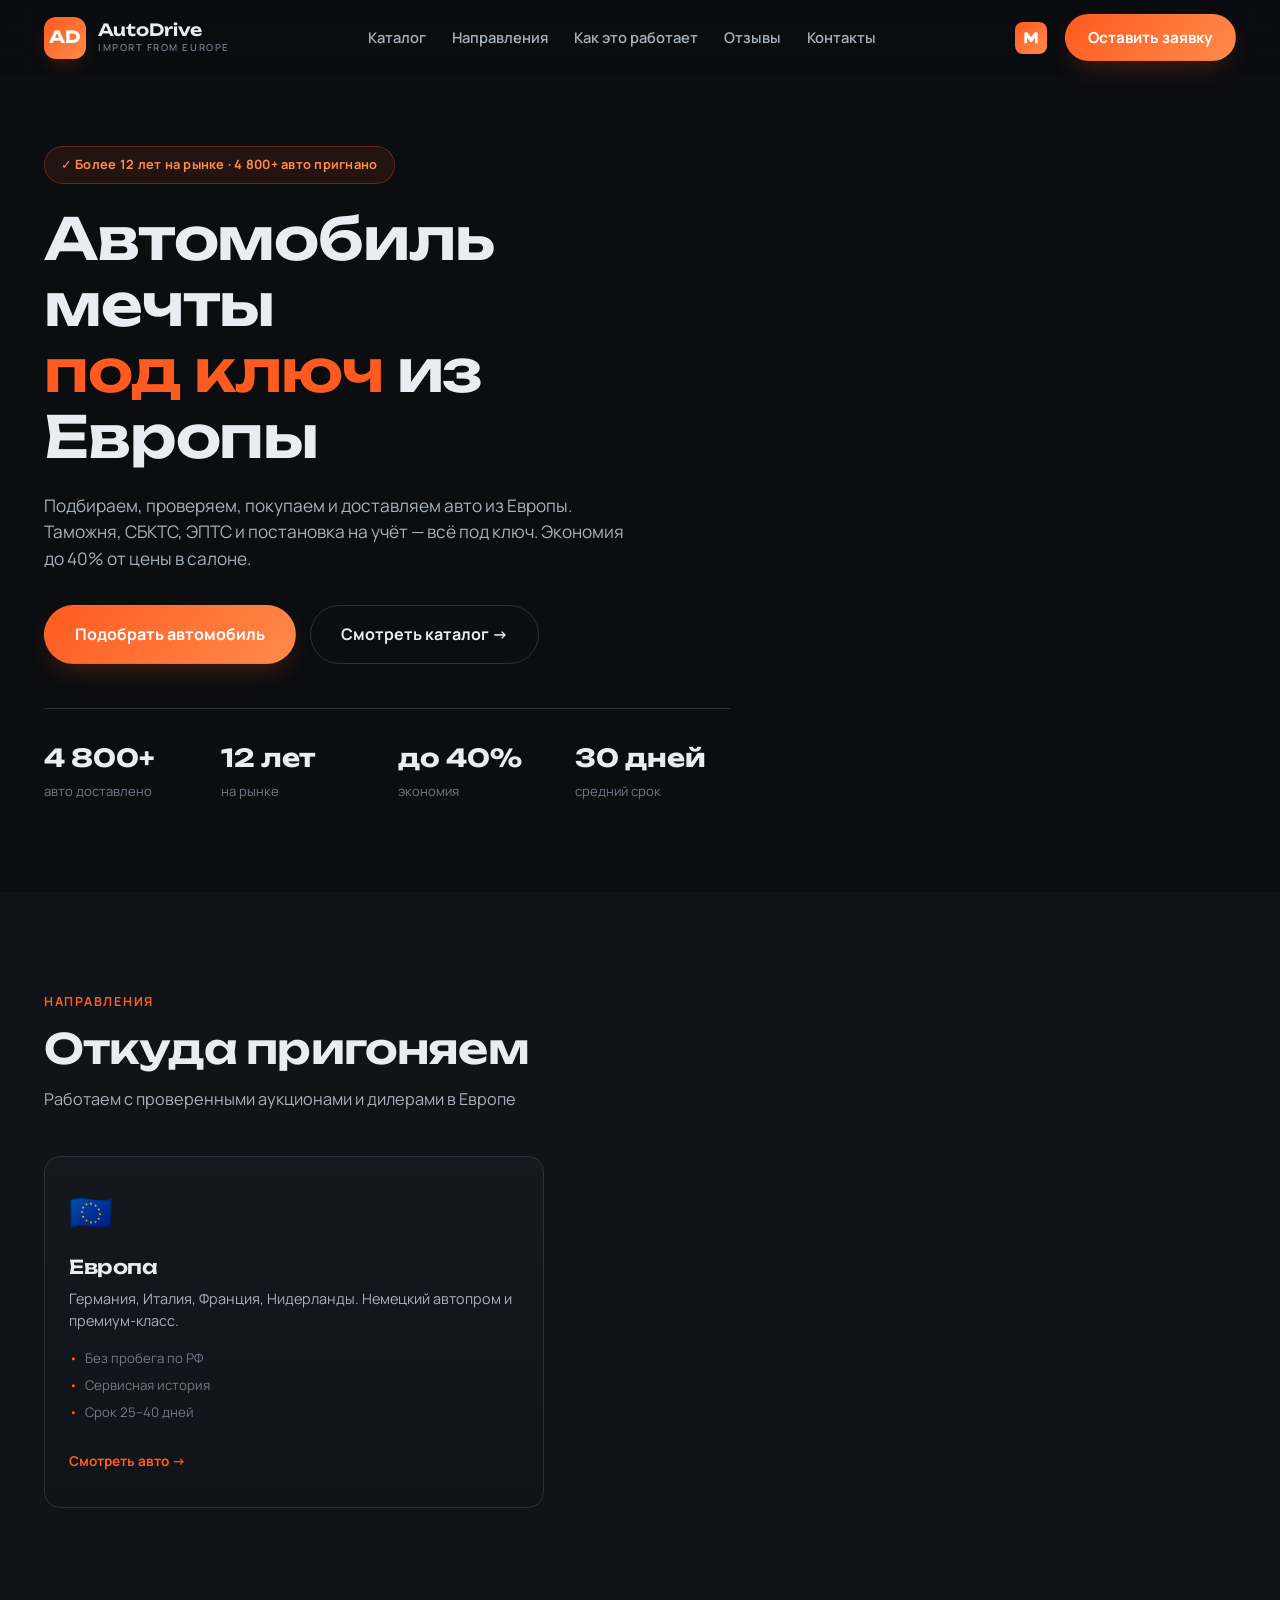
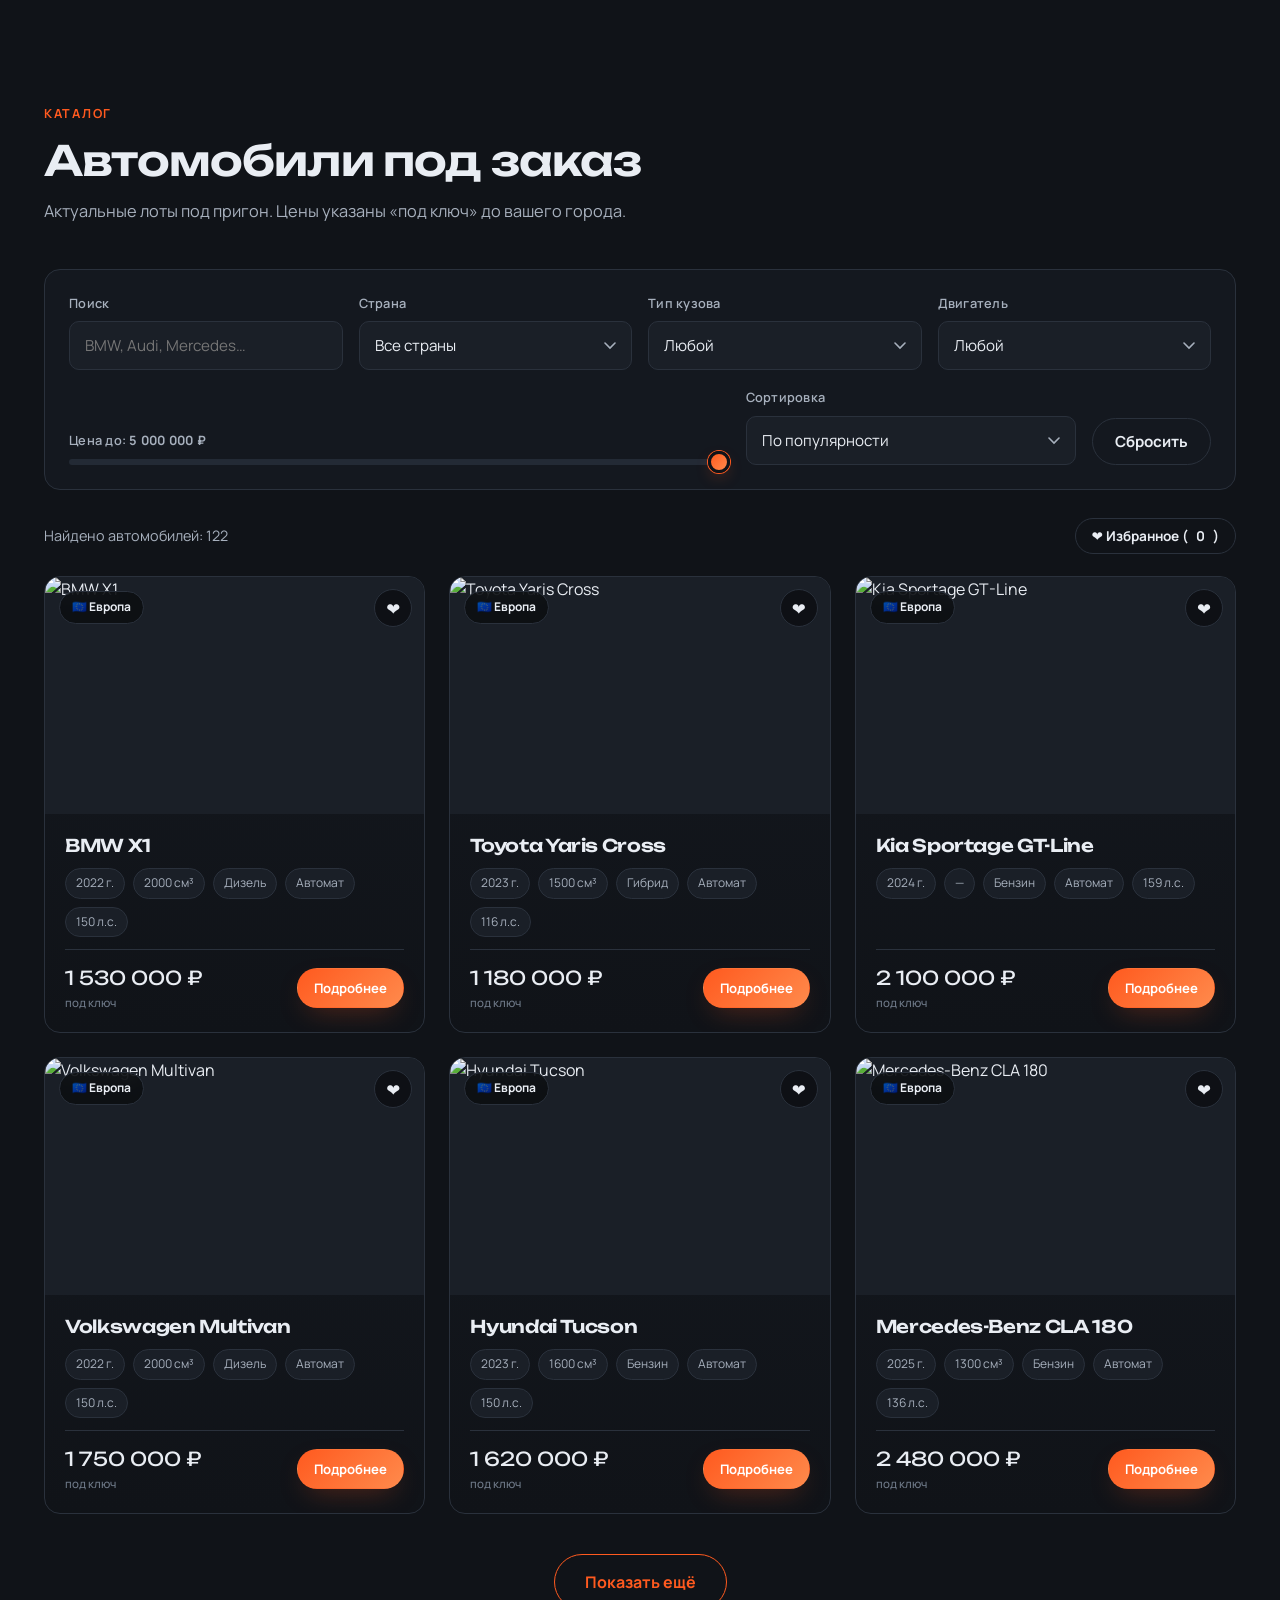
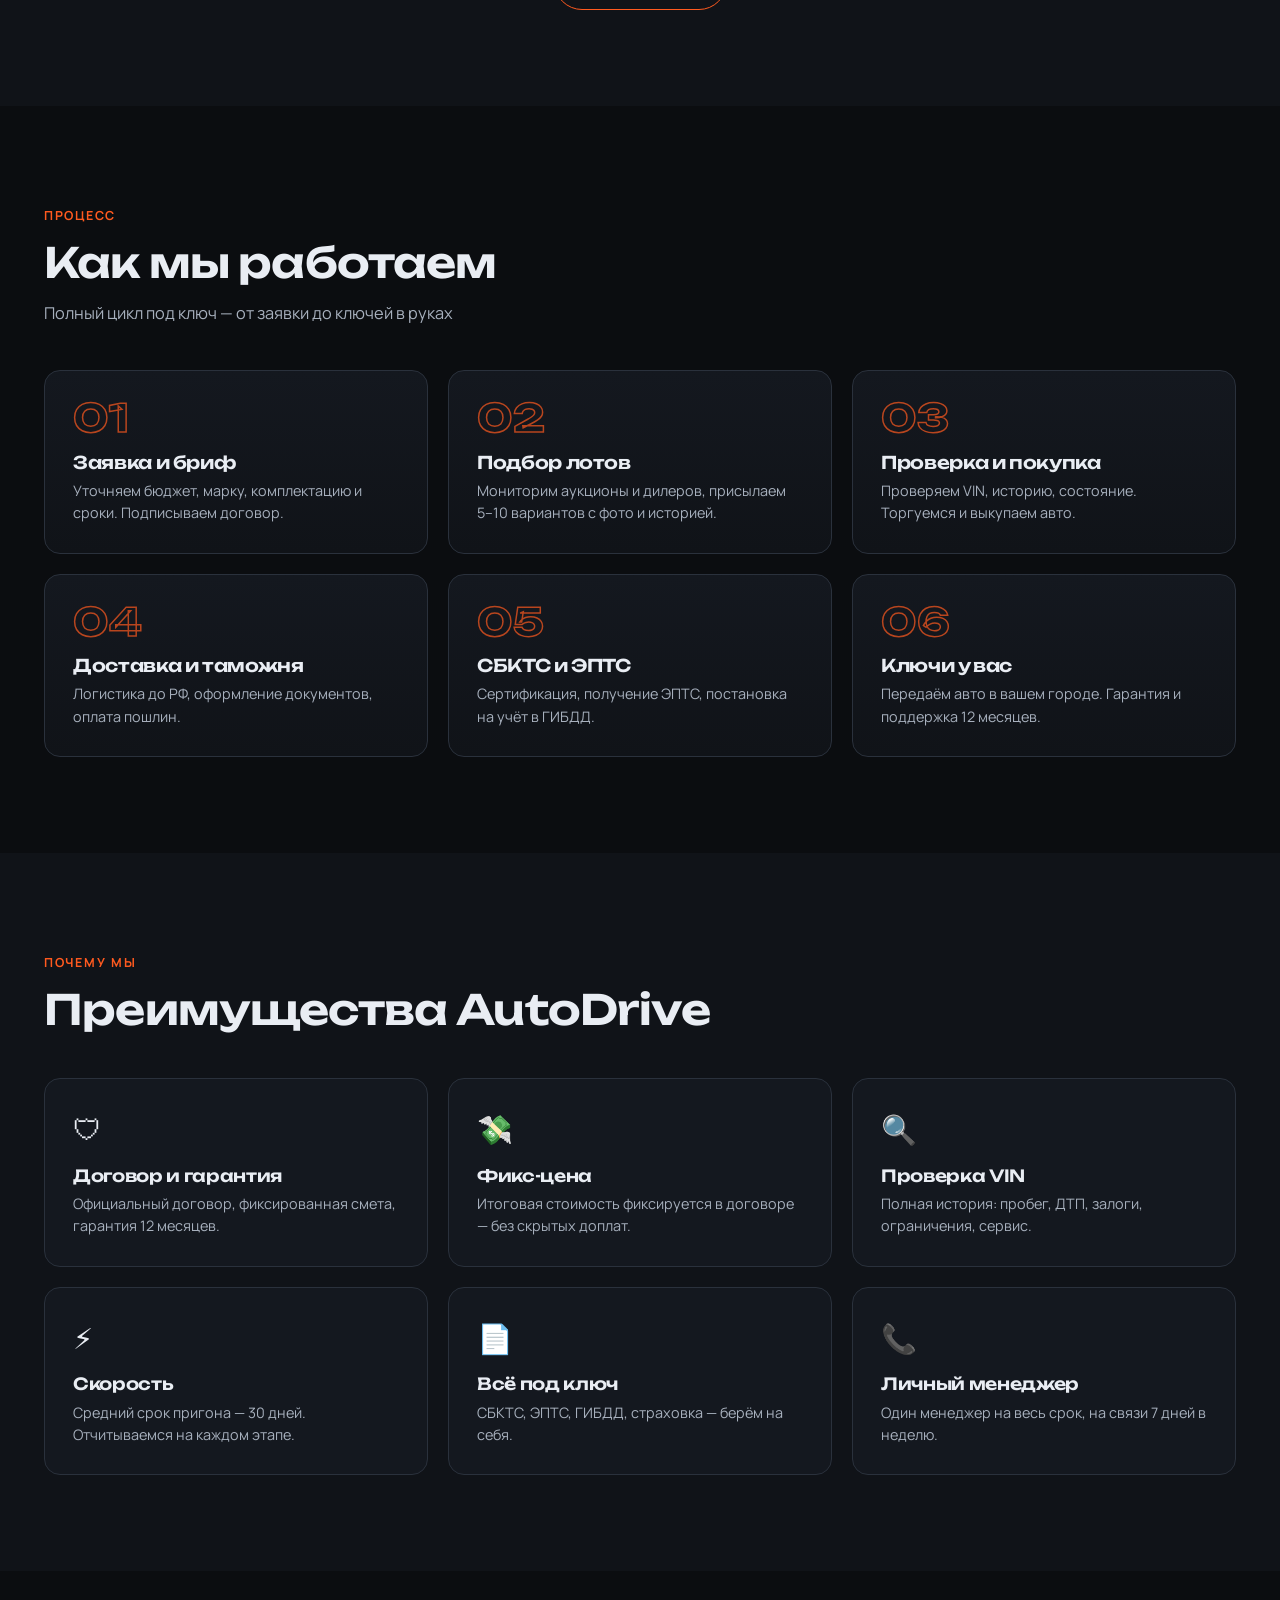
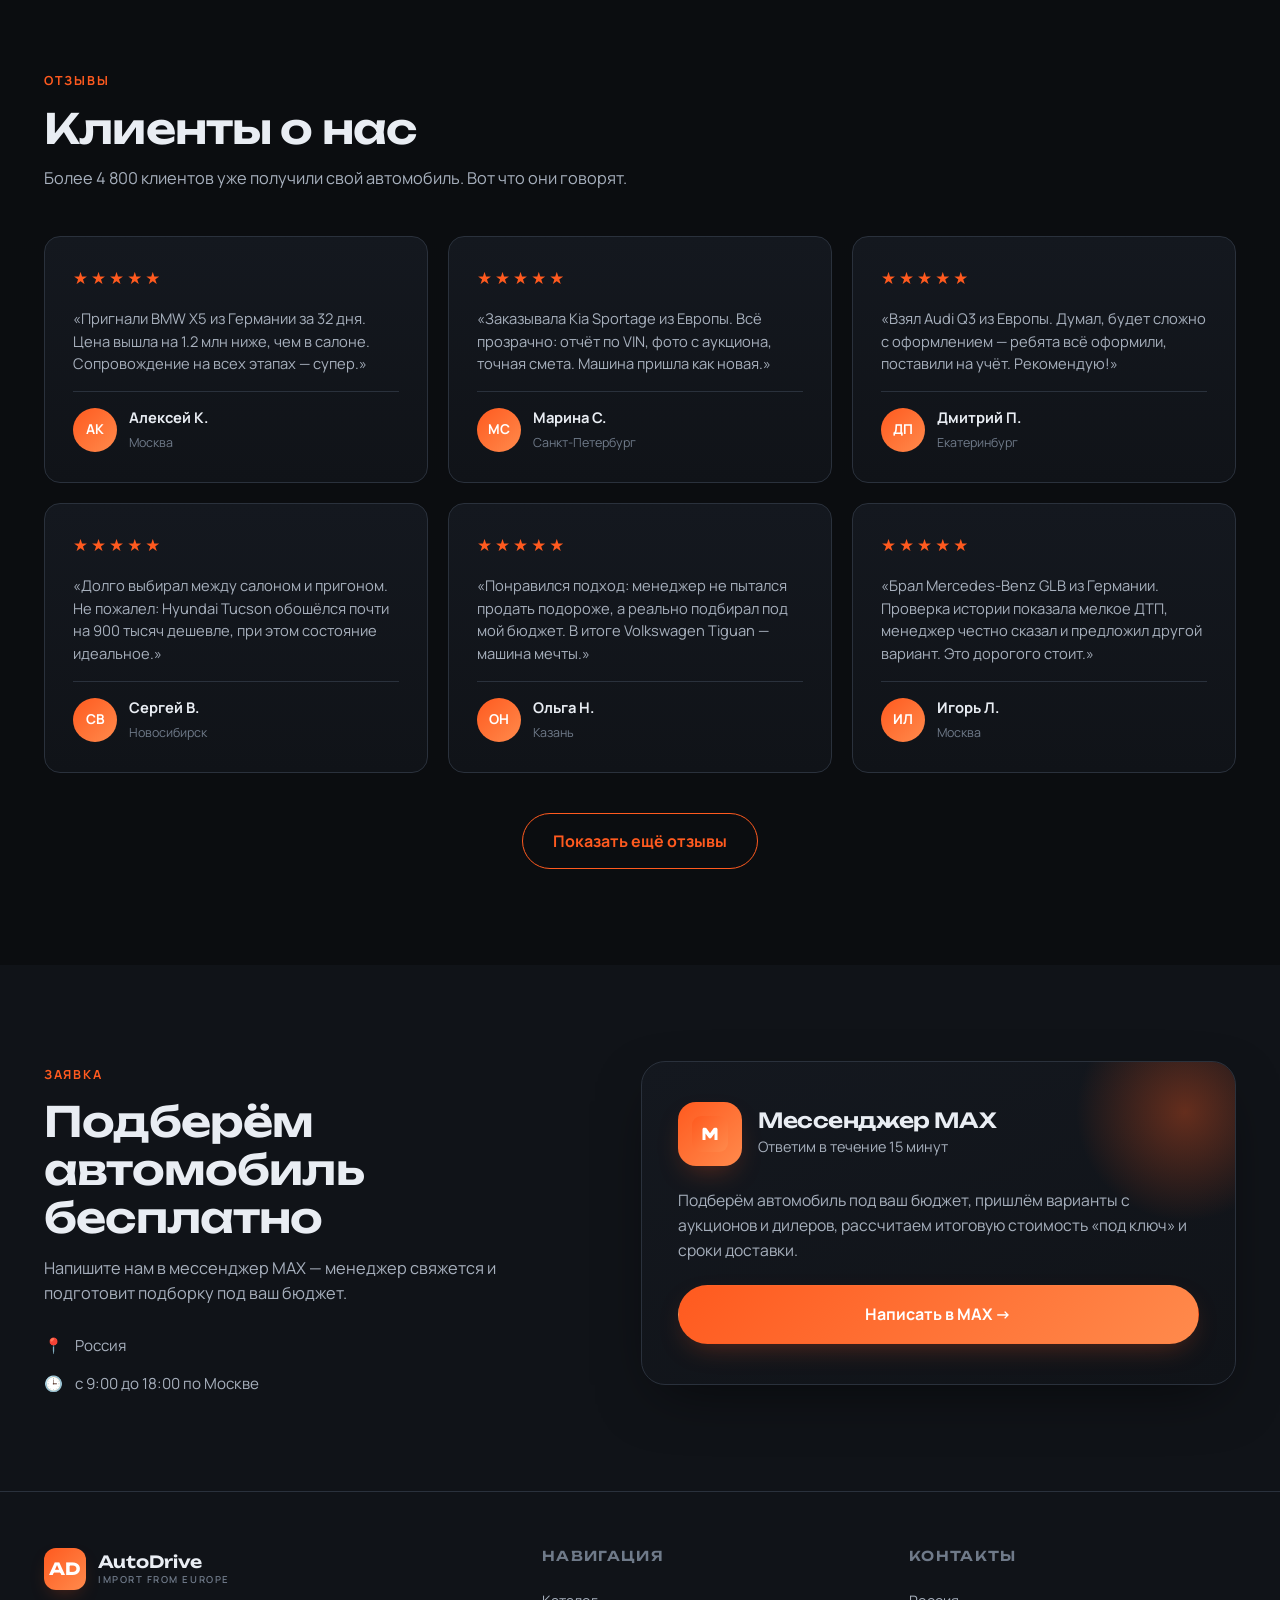
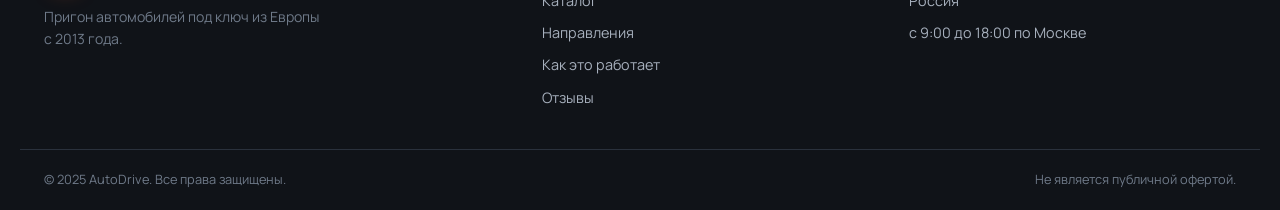
==== index.html @ 20764fdb "Add files via upload" ====
<!DOCTYPE html>
<html lang="ru">
<head>
  <meta charset="UTF-8" />
  <meta name="viewport" content="width=device-width, initial-scale=1.0" />
  <meta name="description" content="AutoDrive — пригон автомобилей под ключ из Европы." />
  <title>AutoDrive — Пригон автомобилей из Европы</title>
  <link rel="preconnect" href="https://fonts.googleapis.com">
  <link rel="preconnect" href="https://fonts.gstatic.com" crossorigin>
  <link href="https://fonts.googleapis.com/css2?family=Manrope:wght@400;500;600;700;800&family=Unbounded:wght@500;600;700&display=swap" rel="stylesheet">
  
  <style>
    /* ВАШИ СТИЛИ ОСТАЮТСЯ БЕЗ ИЗМЕНЕНИЙ, НО Я ДОБАВИЛ СТИЛИ ДЛЯ MAX И ОТЗЫВОВ */
    :root{
      --graphite-950:#0b0d10; --graphite-900:#101318; --graphite-850:#14181f;
      --graphite-800:#1a1f27; --graphite-700:#232a35; --graphite-600:#2e3644;
      --line:#2a313c; --text:#e9edf3; --text-soft:#a7b0bd; --text-mute:#6f7a89;
      --accent:#ff5a1f; --accent-2:#ff8a4c; --accent-glow:rgba(255,90,31,.35);
      --success:#22c55e; --danger:#ef4444; --radius:16px; --radius-sm:10px;
      --radius-lg:24px; --shadow:0 20px 60px -20px rgba(0,0,0,.6);
      --font:"Manrope", system-ui, -apple-system, "Segoe UI", Roboto, sans-serif;
      --font-display:"Unbounded", "Manrope", sans-serif;
      --container:1240px; --header-h:76px; --transition:.25s cubic-bezier(.4,0,.2,1);
    }
    *{box-sizing:border-box;margin:0;padding:0}
    html{scroll-behavior:smooth}
    body{font-family:var(--font);background:var(--graphite-950);color:var(--text);line-height:1.55;-webkit-font-smoothing:antialiased;overflow-x:hidden;}
    img{max-width:100%;display:block} a{color:inherit;text-decoration:none}
    button{font-family:inherit;cursor:pointer;border:none;background:none;color:inherit}
    input,select,textarea{font-family:inherit;font-size:inherit} ul,ol{list-style:none}
    .container{width:100%;max-width:var(--container);margin:0 auto;padding:0 24px}
    h1,h2,h3,h4{font-family:var(--font-display);font-weight:600;line-height:1.15;letter-spacing:-.02em}
    .accent{color:var(--accent)}
    .eyebrow{display:inline-block;font-size:.78rem;font-weight:700;letter-spacing:.14em;text-transform:uppercase;color:var(--accent);margin-bottom:14px;}
    .section__title{font-size:clamp(1.7rem,3.6vw,2.6rem);margin-bottom:14px}
    .section__lead{color:var(--text-soft);max-width:640px;font-size:1.02rem}
    .section__head{max-width:760px;margin-bottom:44px}
    .btn{display:inline-flex;align-items:center;justify-content:center;gap:8px;padding:12px 22px;border-radius:999px;font-weight:700;font-size:.95rem;transition:var(--transition);white-space:nowrap;border:1px solid transparent;}
    .btn--accent{background:linear-gradient(135deg,var(--accent),var(--accent-2));color:#fff;box-shadow:0 10px 28px -10px var(--accent-glow);}
    .btn--accent:hover{transform:translateY(-2px);box-shadow:0 16px 34px -10px var(--accent-glow)}
    .btn--ghost{background:transparent;border-color:var(--line);color:var(--text)}
    .btn--ghost:hover{background:var(--graphite-800);border-color:var(--graphite-600)}
    .btn--outline{background:transparent;border-color:var(--accent);color:var(--accent)}
    .btn--outline:hover{background:var(--accent);color:#fff}
    .btn--lg{padding:16px 30px;font-size:1rem} .btn--sm{padding:8px 16px;font-size:.85rem} .btn--block{width:100%}
    
    .header{position:fixed;top:0;left:0;right:0;z-index:100;height:var(--header-h);background:rgba(11,13,16,.72);backdrop-filter:blur(14px);border-bottom:1px solid transparent;transition:var(--transition);}
    .header.is-scrolled{background:rgba(11,13,16,.94);border-bottom-color:var(--line)}
    .header__inner{height:100%;display:flex;align-items:center;justify-content:space-between;gap:24px}
    .logo{display:flex;align-items:center;gap:12px}
    .logo__mark{width:42px;height:42px;border-radius:12px;display:grid;place-items:center;background:linear-gradient(135deg,var(--accent),var(--accent-2));font-family:var(--font-display);font-weight:700;color:#fff;font-size:1.05rem;box-shadow:0 8px 20px -8px var(--accent-glow);}
    .logo__text{display:flex;flex-direction:column;font-family:var(--font-display);font-weight:600;font-size:1.05rem;line-height:1}
    .logo__text small{font-family:var(--font);font-size:.6rem;font-weight:600;letter-spacing:.16em;text-transform:uppercase;color:var(--text-mute);margin-top:4px}
    .nav{display:flex;gap:26px}
    .nav__link{font-size:.92rem;font-weight:600;color:var(--text-soft);position:relative;transition:var(--transition)}
    .nav__link:hover{color:var(--text)}
    .nav__link::after{content:"";position:absolute;left:0;bottom:-6px;height:2px;width:0;background:var(--accent);transition:var(--transition);border-radius:2px;}
    .nav__link:hover::after{width:100%}
    .header__actions{display:flex;align-items:center;gap:18px}
    
    /* ИКОНКА MAX */
    .header__max{display:inline-flex;align-items:center;gap:8px;font-weight:700;font-size:.95rem;white-space:nowrap;color:var(--text-soft);transition:var(--transition)}
    .header__max:hover{color:var(--accent)}
    .header__max svg{width:32px;height:32px;flex-shrink:0}

    .burger{display:none;flex-direction:column;gap:5px;width:40px;height:40px;align-items:center;justify-content:center;border-radius:10px;border:1px solid var(--line)}
    .burger span{width:20px;height:2px;background:var(--text);border-radius:2px;transition:var(--transition)}
    
    .hero{position:relative;padding:calc(var(--header-h) + 70px) 0 90px;overflow:hidden;background-image: url('https://images.unsplash.com/photo-1592198084033-aade902d1aae?q=80&w=1920&auto=format&fit=crop');background-size: cover;background-position: center right;background-repeat: no-repeat;}
    .hero::before {content: "";position: absolute;inset: 0;background: linear-gradient(90deg, var(--graphite-950) 40%, rgba(11,13,16,0.7) 70%, rgba(11,13,16,0.2) 100%);z-index: 0;}
    .hero__inner{position:relative;z-index:1;display:grid;grid-template-columns:1.2fr .8fr;gap:48px;align-items:start}
    .badge{display:inline-block;padding:8px 16px;border-radius:999px;background:rgba(255,90,31,.1);border:1px solid rgba(255,90,31,.3);color:var(--accent-2);font-size:.8rem;font-weight:700;letter-spacing:.02em;margin-bottom:22px; backdrop-filter: blur(4px);}
    .hero__title{font-size:clamp(2rem,4.8vw,3.6rem);margin-bottom:22px}
    .hero__subtitle{color:var(--text-soft);font-size:1.08rem;max-width:600px;margin-bottom:32px}
    .hero__actions{display:flex;gap:14px;flex-wrap:wrap;margin-bottom:44px}
    .hero__stats{display:grid;grid-template-columns:repeat(4,1fr);gap:22px;padding-top:30px;border-top:1px solid var(--line); max-width: 700px;}
    .hero__stats li{display:flex;flex-direction:column;gap:4px}
    .hero__stats strong{font-family:var(--font-display);font-size:1.55rem;color:var(--text)}
    .hero__stats span{font-size:.82rem;color:var(--text-mute)}
    
    .field{display:flex;flex-direction:column;gap:8px;font-size:.85rem;color:var(--text-soft);font-weight:600}
    .field > span{font-size:.8rem;letter-spacing:.02em}
    .field input,.field select,.field textarea{width:100%;background:var(--graphite-800);border:1px solid var(--line);border-radius:var(--radius-sm);padding:13px 15px;color:var(--text);font-size:.95rem;outline:none;transition:var(--transition);}
    .field input:focus,.field select:focus,.field textarea:focus{border-color:var(--accent);box-shadow:0 0 0 3px rgba(255,90,31,.18);}
    .field select{appearance:none;cursor:pointer;background-image:url("data:image/svg+xml,%3Csvg xmlns='http://www.w3.org/2000/svg' width='12' height='8'%3E%3Cpath d='M1 1l5 5 5-5' stroke='%23a7b0bd' stroke-width='1.6' fill='none' stroke-linecap='round'/%3E%3C/svg%3E");background-repeat:no-repeat;background-position:right 15px center;padding-right:38px;}
    .field--range input[type=range]{-webkit-appearance:none;appearance:none;height:6px;padding:0;border:none;background:var(--graphite-700);border-radius:99px;}
    .field--range input[type=range]::-webkit-slider-thumb{-webkit-appearance:none;appearance:none;width:22px;height:22px;border-radius:50%;background:linear-gradient(135deg,var(--accent),var(--accent-2));border:3px solid var(--graphite-900);box-shadow:0 0 0 1px var(--accent),0 6px 16px -4px var(--accent-glow);cursor:pointer;}
    
    .section{padding:96px 0} .section:nth-child(even){background:var(--graphite-900)} .countries{background:var(--graphite-900)}
    .countries__grid{display:grid;grid-template-columns:1fr; gap:20px; max-width: 500px;}
    .country-card{background:linear-gradient(180deg,var(--graphite-850),var(--graphite-900));border:1px solid var(--line);border-radius:var(--radius);padding:28px 24px;transition:var(--transition);display:flex;flex-direction:column;}
    .country-card:hover{transform:translateY(-6px);border-color:var(--accent);box-shadow:var(--shadow)}
    .country-card__flag{font-size:2.2rem;margin-bottom:16px} .country-card h3{font-size:1.2rem;margin-bottom:10px}
    .country-card p{color:var(--text-soft);font-size:.9rem;margin-bottom:16px;flex:0 0 auto}
    .country-card ul{display:flex;flex-direction:column;gap:6px;margin-bottom:22px;flex:1}
    .country-card ul li{font-size:.83rem;color:var(--text-mute);padding-left:16px;position:relative}
    .country-card ul li::before{content:"•";position:absolute;left:0;color:var(--accent)}
    .country-card__btn{align-self:flex-start;font-weight:700;font-size:.85rem;color:var(--accent);padding:8px 0;border-bottom:1px solid transparent;transition:var(--transition);}
    .country-card__btn:hover{border-bottom-color:var(--accent)}
    
    .filters{background:var(--graphite-850);border:1px solid var(--line);border-radius:var(--radius);padding:24px;margin-bottom:28px;display:flex;flex-direction:column;gap:18px;}
    .filters__row{display:grid;grid-template-columns:repeat(4,1fr);gap:16px;align-items:end}
    .filters__row--range{grid-template-columns:2fr 1fr auto}
    .catalog__meta{display:flex;align-items:center;justify-content:space-between;margin-bottom:22px;color:var(--text-soft);font-size:.9rem}
    .catalog__grid{display:grid;grid-template-columns:repeat(3,1fr);gap:24px}
    .car-card{background:linear-gradient(180deg,var(--graphite-850),var(--graphite-900));border:1px solid var(--line);border-radius:var(--radius);overflow:hidden;display:flex;flex-direction:column;transition:var(--transition);position:relative;}
    .car-card:hover{transform:translateY(-6px);border-color:var(--graphite-600);box-shadow:var(--shadow)}
    .car-card__media{position:relative;aspect-ratio:16/10;overflow:hidden;background:var(--graphite-800)}
    .car-card__media img{width:100%;height:100%;object-fit:cover;transition:transform .5s ease}
    .car-card:hover .car-card__media img{transform:scale(1.05)}
    .car-card__country{position:absolute;top:14px;left:14px;padding:6px 12px;border-radius:999px;background:rgba(11,13,16,.8);backdrop-filter:blur(8px);font-size:.75rem;font-weight:700;border:1px solid var(--line);}
    .car-card__fav{position:absolute;top:12px;right:12px;width:38px;height:38px;border-radius:50%;background:rgba(11,13,16,.75);backdrop-filter:blur(8px);display:grid;place-items:center;font-size:1.05rem;transition:var(--transition);border:1px solid var(--line);}
    .car-card__fav:hover{background:var(--accent);color:#fff;border-color:var(--accent)}
    .car-card__fav.is-active{background:var(--accent);color:#fff;border-color:var(--accent)}
    .car-card__body{padding:20px;display:flex;flex-direction:column;gap:12px;flex:1}
    .car-card__title{font-family:var(--font-display);font-size:1.1rem;font-weight:600;line-height:1.25}
    .car-card__meta{display:flex;flex-wrap:wrap;gap:8px}
    .car-card__meta span{font-size:.75rem;color:var(--text-soft);background:var(--graphite-800);border:1px solid var(--line);padding:5px 10px;border-radius:999px;}
    .car-card__footer{margin-top:auto;padding-top:14px;border-top:1px solid var(--line);display:flex;align-items:center;justify-content:space-between;gap:12px}
    .car-card__price{font-family:var(--font-display);font-size:1.2rem;color:var(--text)}
    .car-card__price small{display:block;font-family:var(--font);font-size:.72rem;color:var(--text-mute);font-weight:500}
    .car-card__btn{padding:10px 16px;font-size:.82rem}
    .catalog__more{text-align:center;margin-top:40px}
    .empty-state{grid-column:1/-1;text-align:center;padding:60px 20px;color:var(--text-mute)}
    
    .steps__list{display:grid;grid-template-columns:repeat(3,1fr);gap:20px}
    .step{background:linear-gradient(180deg,var(--graphite-850),var(--graphite-900));border:1px solid var(--line);border-radius:var(--radius);padding:28px;position:relative;overflow:hidden;transition:var(--transition);}
    .step:hover{border-color:var(--accent);transform:translateY(-4px)}
    .step__num{font-family:var(--font-display);font-size:2.4rem;font-weight:700;color:transparent;-webkit-text-stroke:1.5px var(--accent);opacity:.7;display:block;margin-bottom:14px;line-height:1;}
    .step h3{font-size:1.1rem;margin-bottom:8px} .step p{color:var(--text-soft);font-size:.9rem}
    
    .advantages__grid{display:grid;grid-template-columns:repeat(3,1fr);gap:20px}
    .advantage{background:var(--graphite-850);border:1px solid var(--line);border-radius:var(--radius);padding:28px;transition:var(--transition);}
    .advantage:hover{border-color:var(--accent);transform:translateY(-4px)}
    .advantage__ico{font-size:1.8rem;display:block;margin-bottom:14px} .advantage h3{font-size:1.05rem;margin-bottom:8px} .advantage p{color:var(--text-soft);font-size:.9rem}
    
    /* ОТЗЫВЫ */
    .reviews__grid{display:grid;grid-template-columns:repeat(3,1fr);gap:20px}
    .review{background:linear-gradient(180deg,var(--graphite-850),var(--graphite-900));border:1px solid var(--line);border-radius:var(--radius);padding:28px;display:flex;flex-direction:column;gap:16px;}
    .review__stars{color:var(--accent);letter-spacing:3px;font-size:1.05rem}
    .review p{color:var(--text-soft);font-size:.92rem;flex:1}
    .review__author{display:flex;align-items:center;gap:12px;padding-top:14px;border-top:1px solid var(--line)}
    .avatar{width:44px;height:44px;border-radius:50%;display:grid;place-items:center;background:linear-gradient(135deg,var(--accent),var(--accent-2));color:#fff;font-weight:700;font-size:.85rem;flex-shrink:0;}
    .review__author b{display:block;font-size:.92rem} .review__author small{color:var(--text-mute);font-size:.78rem}
    .reviews__more{text-align:center;margin-top:40px}

    /* КОНТАКТЫ */
    .contact__inner{display:grid;grid-template-columns:1fr 1.1fr;gap:56px;align-items:start}
    .contact__list{display:flex;flex-direction:column;gap:14px;margin-top:28px}
    .contact__list li{display:flex;align-items:center;gap:12px;color:var(--text-soft);font-size:.95rem}
    .contact__max-card{background:linear-gradient(160deg,var(--graphite-850),var(--graphite-900));border:1px solid var(--line);border-radius:var(--radius-lg);padding:40px 36px;display:flex;flex-direction:column;gap:22px;box-shadow:var(--shadow);position:relative;overflow:hidden;}
    .contact__max-card::before{content:"";position:absolute;top:-60px;right:-60px;width:220px;height:220px;background:radial-gradient(circle,var(--accent-glow),transparent 70%);pointer-events:none;}
    .contact__max-head{display:flex;align-items:center;gap:16px;position:relative;z-index:1}
    .contact__max-ico{width:64px;height:64px;border-radius:18px;flex-shrink:0;display:grid;place-items:center;background:linear-gradient(135deg,var(--accent),var(--accent-2));box-shadow:0 12px 28px -10px var(--accent-glow);}
    .contact__max-ico svg{width:36px;height:36px}
    .contact__max-head h3{font-size:1.3rem;margin-bottom:4px}
    .contact__max-head p{color:var(--text-soft);font-size:.9rem}
    .contact__max-text{color:var(--text-soft);font-size:.98rem;line-height:1.6;position:relative;z-index:1}
    .contact__max-card .btn{position:relative;z-index:1}

    .footer{background:var(--graphite-900);border-top:1px solid var(--line);padding:56px 0 0}
    .footer__inner{display:grid;grid-template-columns:1.4fr 1fr 1fr;gap:40px;padding-bottom:40px}
    .footer__brand p{color:var(--text-mute);font-size:.88rem;margin-top:16px;max-width:280px}
    .footer h4{font-size:.85rem;text-transform:uppercase;letter-spacing:.1em;color:var(--text-mute);margin-bottom:16px}
    .footer__nav,.footer__contacts{display:flex;flex-direction:column;gap:10px}
    .footer__nav a,.footer__contacts span{color:var(--text-soft);font-size:.9rem;transition:var(--transition)}
    .footer__nav a:hover{color:var(--accent)}
    .footer__bottom{display:flex;justify-content:space-between;gap:16px;flex-wrap:wrap;padding:20px 24px;border-top:1px solid var(--line);color:var(--text-mute);font-size:.8rem;}
    
    .modal{position:fixed;inset:0;z-index:200;display:none} .modal.is-open{display:block}
    .modal__overlay{position:absolute;inset:0;background:rgba(5,6,8,.75);backdrop-filter:blur(6px);animation:fade .25s ease}
    .modal__box{position:relative;z-index:1;max-width:560px;width:calc(100% - 32px);margin:8vh auto 0;background:linear-gradient(180deg,var(--graphite-850),var(--graphite-900));border:1px solid var(--line);border-radius:var(--radius-lg);padding:36px;box-shadow:var(--shadow);animation:pop .3s cubic-bezier(.34,1.56,.64,1);max-height:84vh;overflow:auto;}
    .modal__close{position:absolute;top:16px;right:16px;width:38px;height:38px;border-radius:50%;background:var(--graphite-800);border:1px solid var(--line);display:grid;place-items:center;transition:var(--transition);font-size:.9rem;}
    .modal__close:hover{background:var(--accent);color:#fff;border-color:var(--accent)}
    .modal-car__media{aspect-ratio:16/9;border-radius:var(--radius);overflow:hidden;margin-bottom:20px;background:var(--graphite-800)}
    .modal-car__media img{width:100%;height:100%;object-fit:cover}
    .modal-car__specs{display:grid;grid-template-columns:1fr 1fr;gap:10px;margin:18px 0}
    .modal-car__specs div{background:var(--graphite-800);border:1px solid var(--line);border-radius:10px;padding:10px 14px;font-size:.85rem;color:var(--text-soft);}
    .modal-car__specs b{display:block;color:var(--text);font-size:.95rem;margin-top:2px}
    .modal-car__price{font-family:var(--font-display);font-size:1.6rem;color:var(--accent);margin-bottom:18px}
    
    .toasts{position:fixed;bottom:24px;right:24px;z-index:300;display:flex;flex-direction:column;gap:12px;max-width:360px}
    .toast{background:var(--graphite-800);border:1px solid var(--line);border-left:4px solid var(--success);border-radius:12px;padding:14px 18px;font-size:.9rem;box-shadow:var(--shadow);animation:slideIn .3s ease;display:flex;gap:10px;align-items:flex-start;}
    .toast.is-error{border-left-color:var(--danger)}
    
    @keyframes fade{from{opacity:0}to{opacity:1}}
    @keyframes pop{from{opacity:0;transform:translateY(20px) scale(.97)}to{opacity:1;transform:none}}
    @keyframes slideIn{from{opacity:0;transform:translateX(30px)}to{opacity:1;transform:none}}
    
    .reveal{opacity:0;transform:translateY(28px);transition:opacity .6s ease,transform .6s ease}
    .reveal.is-visible{opacity:1;transform:none}
    
    @media (max-width:1100px){
      .hero__inner{grid-template-columns:1fr;gap:40px}
      .hero::before { background: linear-gradient(0deg, var(--graphite-950) 50%, rgba(11,13,16,0.6) 100%); }
      .countries__grid{max-width: 100%;}
      .catalog__grid{grid-template-columns:repeat(2,1fr)}
      .steps__list{grid-template-columns:repeat(2,1fr)} .advantages__grid{grid-template-columns:repeat(2,1fr)}
      .reviews__grid{grid-template-columns:1fr} .contact__inner{grid-template-columns:1fr;gap:36px}
    }
    @media (max-width:860px){
      .nav{position:fixed;top:var(--header-h);left:0;right:0;background:var(--graphite-900);border-bottom:1px solid var(--line);flex-direction:column;gap:0;padding:12px 24px 24px;transform:translateY(-12px);opacity:0;pointer-events:none;transition:var(--transition);}
      .nav.is-open{transform:none;opacity:1;pointer-events:auto}
      .nav__link{padding:14px 0;border-bottom:1px solid var(--line)}
      .burger{display:flex} .header__cta{display:none}
      .filters__row{grid-template-columns:1fr 1fr} .filters__row--range{grid-template-columns:1fr} .hero__stats{grid-template-columns:repeat(2,1fr)}
    }
    @media (max-width:640px){
      :root{--header-h:66px} .container{padding:0 18px} .section{padding:64px 0}
      .catalog__grid,.steps__list,.advantages__grid{grid-template-columns:1fr}
      .filters__row{grid-template-columns:1fr}
      .hero{padding-top:calc(var(--header-h) + 44px)} .hero__actions .btn{width:100%}
      .footer__inner{grid-template-columns:1fr} .modal__box{padding:28px 22px;margin-top:4vh}
      .toasts{left:16px;right:16px;bottom:16px;max-width:none}
      .contact__max-card{padding:28px 24px}
    }
  </style>
</head>
<body>

  <!-- HEADER -->
  <header class="header" id="header">
    <div class="container header__inner">
      <a href="#hero" class="logo" aria-label="AutoDrive — на главную">
        <span class="logo__mark">AD</span>
        <span class="logo__text">AutoDrive<small>import&nbsp;from&nbsp;europe</small></span>
      </a>

      <nav class="nav" id="nav">
        <a href="#catalog" class="nav__link">Каталог</a>
        <a href="#countries" class="nav__link">Направления</a>
        <a href="#steps" class="nav__link">Как это работает</a>
        <a href="#reviews" class="nav__link">Отзывы</a>
        <a href="#contact" class="nav__link">Контакты</a>
      </nav>

      <div class="header__actions">
        <!-- ВМЕСТО ТЕЛЕФОНА - ИКОНКА MAX -->
        <a class="header__max" href="https://max.ru/u/f9LHodD0cOKCW0QXQMtYGIliqFM8HImAp_SXC81-MX50TsElWm4CZVcckRY" target="_blank" rel="noopener" aria-label="Написать в MAX">
          <svg viewBox="0 0 48 48" fill="none" xmlns="http://www.w3.org/2000/svg" aria-hidden="true">
            <rect width="48" height="48" rx="12" fill="url(#maxGrad)"/>
            <path d="M14 32V17.5c0-1.1.9-2 2-2h1.6c.7 0 1.3.3 1.7.9L24 23l4.7-6.6c.4-.6 1-.9 1.7-.9H32c1.1 0 2 .9 2 2V32h-4V23.2l-4.2 5.9c-.4.6-1 .9-1.8.9s-1.4-.3-1.8-.9L18 23.2V32h-4z" fill="#fff"/>
            <defs>
              <linearGradient id="maxGrad" x1="0" y1="0" x2="48" y2="48" gradientUnits="userSpaceOnUse">
                <stop stop-color="#ff5a1f"/>
                <stop offset="1" stop-color="#ff8a4c"/>
              </linearGradient>
            </defs>
          </svg>
        </a>
        <button class="btn btn--accent header__cta" data-open-modal="callback">Оставить заявку</button>
        <button class="burger" id="burger" aria-label="Меню" aria-expanded="false">
          <span></span><span></span><span></span>
        </button>
      </div>
    </div>
  </header>

  <!-- HERO -->
  <section class="hero" id="hero">
    <div class="container hero__inner">
      <div class="hero__content">
        <span class="badge">✓ Более 12 лет на рынке · 4 800+ авто пригнано</span>
        <h1 class="hero__title">
          Автомобиль мечты<br />
          <span class="accent">под ключ</span> из Европы
        </h1>
        <p class="hero__subtitle">
          Подбираем, проверяем, покупаем и доставляем авто из Европы.
          Таможня, СБКТС, ЭПТС и постановка на учёт — всё под ключ. Экономия до 40% от цены в салоне.
        </p>
        <div class="hero__actions">
          <button class="btn btn--accent btn--lg" data-open-modal="callback">Подобрать автомобиль</button>
          <a href="#catalog" class="btn btn--ghost btn--lg">Смотреть каталог →</a>
        </div>
        <ul class="hero__stats">
          <li><strong>4 800+</strong><span>авто доставлено</span></li>
          <li><strong>12 лет</strong><span>на рынке</span></li>
          <li><strong>до 40%</strong><span>экономия</span></li>
          <li><strong>30 дней</strong><span>средний срок</span></li>
        </ul>
      </div>
    </div>
  </section>

  <!-- НАПРАВЛЕНИЯ -->
  <section class="section countries" id="countries">
    <div class="container">
      <div class="section__head">
        <span class="eyebrow">Направления</span>
        <h2 class="section__title">Откуда пригоняем</h2>
        <p class="section__lead">Работаем с проверенными аукционами и дилерами в Европе</p>
      </div>
      <div class="countries__grid">
        <article class="country-card" data-country="eu">
          <div class="country-card__flag">🇪🇺</div>
          <h3>Европа</h3>
          <p>Германия, Италия, Франция, Нидерланды. Немецкий автопром и премиум-класс.</p>
          <ul>
            <li>Без пробега по РФ</li>
            <li>Сервисная история</li>
            <li>Срок 25–40 дней</li>
          </ul>
          <button class="country-card__btn" data-filter-country="eu">Смотреть авто →</button>
        </article>
      </div>
    </div>
  </section>

  <!-- КАТАЛОГ -->
  <section class="section catalog" id="catalog">
    <div class="container">
      <div class="section__head">
        <span class="eyebrow">Каталог</span>
        <h2 class="section__title">Автомобили под заказ</h2>
        <p class="section__lead">Актуальные лоты под пригон. Цены указаны «под ключ» до вашего города.</p>
      </div>

      <div class="filters">
        <div class="filters__row">
          <label class="field"><span>Поиск</span><input type="search" id="searchInput" placeholder="BMW, Audi, Mercedes…" autocomplete="off" /></label>
          <label class="field"><span>Страна</span>
            <select id="filterCountry"><option value="all">Все страны</option><option value="eu">Европа</option></select>
          </label>
          <label class="field"><span>Тип кузова</span>
            <select id="filterBody">
              <option value="all">Любой</option><option value="Седан">Седан</option><option value="Кроссовер">Кроссовер</option>
              <option value="Внедорожник">Внедорожник</option><option value="Хэтчбек">Хэтчбек</option><option value="Купе">Купе</option>
              <option value="Универсал">Универсал</option><option value="Лифтбек">Лифтбек</option><option value="Пикап">Пикап</option><option value="Минивэн">Минивэн</option>
            </select>
          </label>
          <label class="field"><span>Двигатель</span>
            <select id="filterFuel">
              <option value="all">Любой</option><option value="Бензин">Бензин</option><option value="Дизель">Дизель</option>
              <option value="Гибрид">Гибрид</option><option value="Электро">Электро</option>
            </select>
          </label>
        </div>
        <div class="filters__row filters__row--range">
          <label class="field field--range">
            <span>Цена до: <b id="priceLabel">5 000 000 ₽</b></span>
            <input type="range" id="filterPrice" min="500000" max="5000000" step="50000" value="5000000" />
          </label>
          <label class="field"><span>Сортировка</span>
            <select id="sortBy">
              <option value="popular">По популярности</option><option value="price-asc">Цена: по возрастанию</option>
              <option value="price-desc">Цена: по убыванию</option><option value="year-desc">Год: новее</option>
            </select>
          </label>
          <button class="btn btn--ghost filters__reset" id="resetFilters">Сбросить</button>
        </div>
      </div>

      <div class="catalog__meta">
        <span id="resultsCount">Загрузка…</span>
        <button class="btn btn--ghost btn--sm" id="favoritesToggle">❤ Избранное (<span id="favCount">0</span>)</button>
      </div>

      <div class="catalog__grid" id="catalogGrid"></div>

      <div class="catalog__more">
        <button class="btn btn--outline btn--lg" id="loadMore">Показать ещё</button>
      </div>
    </div>
  </section>

  <!-- КАК ЭТО РАБОТАЕТ -->
  <section class="section steps" id="steps">
    <div class="container">
      <div class="section__head">
        <span class="eyebrow">Процесс</span>
        <h2 class="section__title">Как мы работаем</h2>
        <p class="section__lead">Полный цикл под ключ — от заявки до ключей в руках</p>
      </div>
      <ol class="steps__list">
        <li class="step"><span class="step__num">01</span><h3>Заявка и бриф</h3><p>Уточняем бюджет, марку, комплектацию и сроки. Подписываем договор.</p></li>
        <li class="step"><span class="step__num">02</span><h3>Подбор лотов</h3><p>Мониторим аукционы и дилеров, присылаем 5–10 вариантов с фото и историей.</p></li>
        <li class="step"><span class="step__num">03</span><h3>Проверка и покупка</h3><p>Проверяем VIN, историю, состояние. Торгуемся и выкупаем авто.</p></li>
        <li class="step"><span class="step__num">04</span><h3>Доставка и таможня</h3><p>Логистика до РФ, оформление документов, оплата пошлин.</p></li>
        <li class="step"><span class="step__num">05</span><h3>СБКТС и ЭПТС</h3><p>Сертификация, получение ЭПТС, постановка на учёт в ГИБДД.</p></li>
        <li class="step"><span class="step__num">06</span><h3>Ключи у вас</h3><p>Передаём авто в вашем городе. Гарантия и поддержка 12 месяцев.</p></li>
      </ol>
    </div>
  </section>

  <!-- ПРЕИМУЩЕСТВА -->
  <section class="section advantages">
    <div class="container">
      <div class="section__head">
        <span class="eyebrow">Почему мы</span>
        <h2 class="section__title">Преимущества AutoDrive</h2>
      </div>
      <div class="advantages__grid">
        <div class="advantage"><span class="advantage__ico">🛡</span><h3>Договор и гарантия</h3><p>Официальный договор, фиксированная смета, гарантия 12 месяцев.</p></div>
        <div class="advantage"><span class="advantage__ico">💸</span><h3>Фикс-цена</h3><p>Итоговая стоимость фиксируется в договоре — без скрытых доплат.</p></div>
        <div class="advantage"><span class="advantage__ico">🔍</span><h3>Проверка VIN</h3><p>Полная история: пробег, ДТП, залоги, ограничения, сервис.</p></div>
        <div class="advantage"><span class="advantage__ico">⚡</span><h3>Скорость</h3><p>Средний срок пригона — 30 дней. Отчитываемся на каждом этапе.</p></div>
        <div class="advantage"><span class="advantage__ico">📄</span><h3>Всё под ключ</h3><p>СБКТС, ЭПТС, ГИБДД, страховка — берём на себя.</p></div>
        <div class="advantage"><span class="advantage__ico">📞</span><h3>Личный менеджер</h3><p>Один менеджер на весь срок, на связи 7 дней в неделю.</p></div>
      </div>
    </div>
  </section>

  <!-- ОТЗЫВЫ -->
  <section class="section reviews" id="reviews">
    <div class="container">
      <div class="section__head">
        <span class="eyebrow">Отзывы</span>
        <h2 class="section__title">Клиенты о нас</h2>
        <p class="section__lead">Более 4 800 клиентов уже получили свой автомобиль. Вот что они говорят.</p>
      </div>
      <div class="reviews__grid" id="reviewsGrid"></div>
      <div class="reviews__more">
        <button class="btn btn--outline btn--lg" id="loadMoreReviews">Показать ещё отзывы</button>
      </div>
    </div>
  </section>

  <!-- КОНТАКТЫ -->
  <section class="section contact" id="contact">
    <div class="container contact__inner">
      <div class="contact__info">
        <span class="eyebrow">Заявка</span>
        <h2 class="section__title">Подберём автомобиль бесплатно</h2>
        <p class="section__lead">Напишите нам в мессенджер MAX — менеджер свяжется и подготовит подборку под ваш бюджет.</p>
        <ul class="contact__list">
          <li><span>📍</span>Россия</li>
          <li><span>🕒</span>с 9:00 до 18:00 по Москве</li>
        </ul>
      </div>

      <div class="contact__max-card">
        <div class="contact__max-head">
          <span class="contact__max-ico">
            <svg viewBox="0 0 48 48" fill="none" xmlns="http://www.w3.org/2000/svg" aria-hidden="true">
              <rect width="48" height="48" rx="12" fill="url(#maxGrad2)"/>
              <path d="M14 32V17.5c0-1.1.9-2 2-2h1.6c.7 0 1.3.3 1.7.9L24 23l4.7-6.6c.4-.6 1-.9 1.7-.9H32c1.1 0 2 .9 2 2V32h-4V23.2l-4.2 5.9c-.4.6-1 .9-1.8.9s-1.4-.3-1.8-.9L18 23.2V32h-4z" fill="#fff"/>
              <defs>
                <linearGradient id="maxGrad2" x1="0" y1="0" x2="48" y2="48" gradientUnits="userSpaceOnUse">
                  <stop stop-color="#ff5a1f"/><stop offset="1" stop-color="#ff8a4c"/>
                </linearGradient>
              </defs>
            </svg>
          </span>
          <div>
            <h3>Мессенджер MAX</h3>
            <p>Ответим в течение 15 минут</p>
          </div>
        </div>
        <p class="contact__max-text">
          Подберём автомобиль под ваш бюджет, пришлём варианты с аукционов и дилеров,
          рассчитаем итоговую стоимость «под ключ» и сроки доставки.
        </p>
        <a class="btn btn--accent btn--lg btn--block" href="https://max.ru/u/f9LHodD0cOKCW0QXQMtYGIliqFM8HImAp_SXC81-MX50TsElWm4CZVcckRY" target="_blank" rel="noopener">
          Написать в MAX →
        </a>
      </div>
    </div>
  </section>

  <!-- FOOTER -->
  <footer class="footer">
    <div class="container footer__inner">
      <div class="footer__brand">
        <a href="#hero" class="logo"><span class="logo__mark">AD</span><span class="logo__text">AutoDrive<small>import from europe</small></span></a>
        <p>Пригон автомобилей под ключ из Европы с 2013 года.</p>
      </div>
      <nav class="footer__nav">
        <h4>Навигация</h4>
        <a href="#catalog">Каталог</a>
        <a href="#countries">Направления</a>
        <a href="#steps">Как это работает</a>
        <a href="#reviews">Отзывы</a>
      </nav>
      <div class="footer__contacts">
        <h4>Контакты</h4>
        <span>Россия</span>
        <span>с 9:00 до 18:00 по Москве</span>
      </div>
    </div>
    <div class="footer__bottom container">
      <span>© 2025 AutoDrive. Все права защищены.</span>
      <span>Не является публичной офертой.</span>
    </div>
  </footer>

  <div class="modal" id="modal" aria-hidden="true" role="dialog" aria-modal="true">
    <div class="modal__overlay" data-close-modal></div>
    <div class="modal__box">
      <button class="modal__close" data-close-modal aria-label="Закрыть">✕</button>
      <div class="modal__content" id="modalContent"></div>
    </div>
  </div>

  <div class="toasts" id="toasts" aria-live="polite"></div>

  <script src="data.js"></script>
  <script src="data-part2.js"></script>
  <script src="reviews.js"></script>
  <script src="app.js"></script>
</body>
</html>
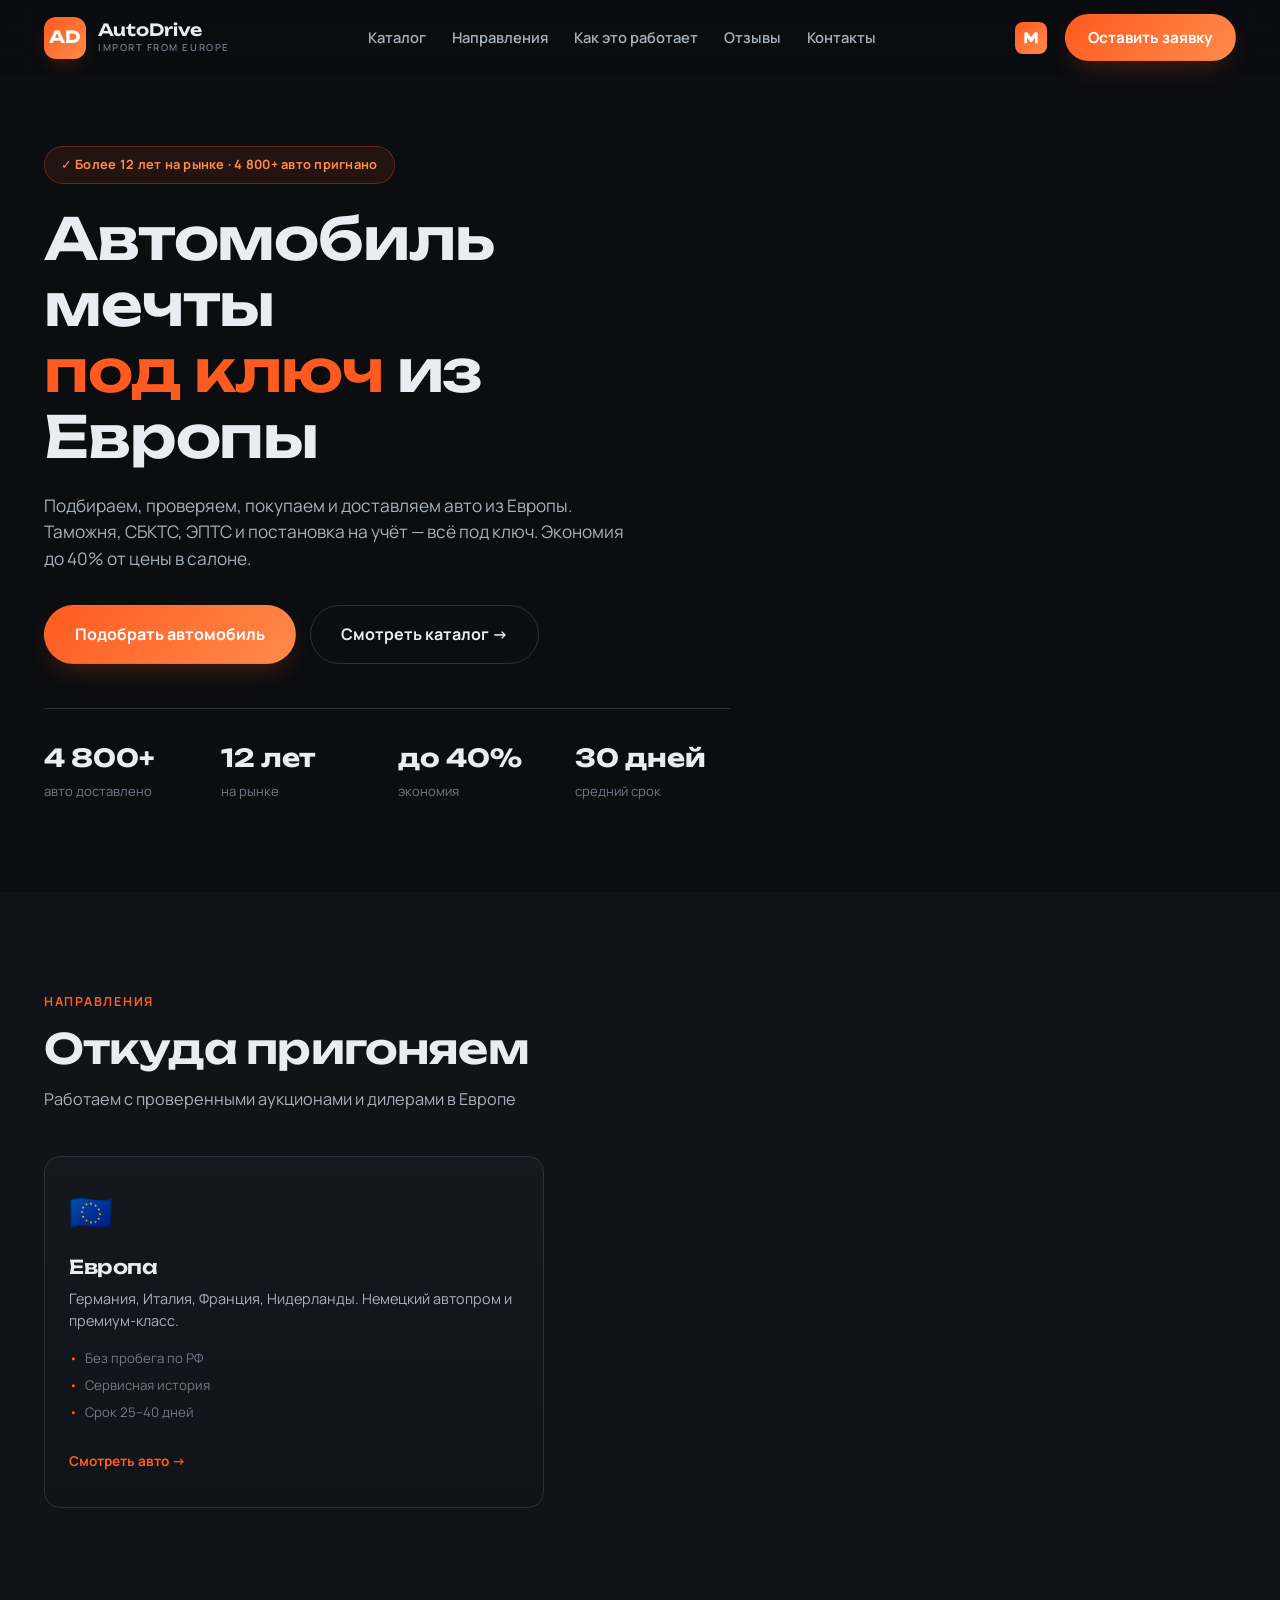
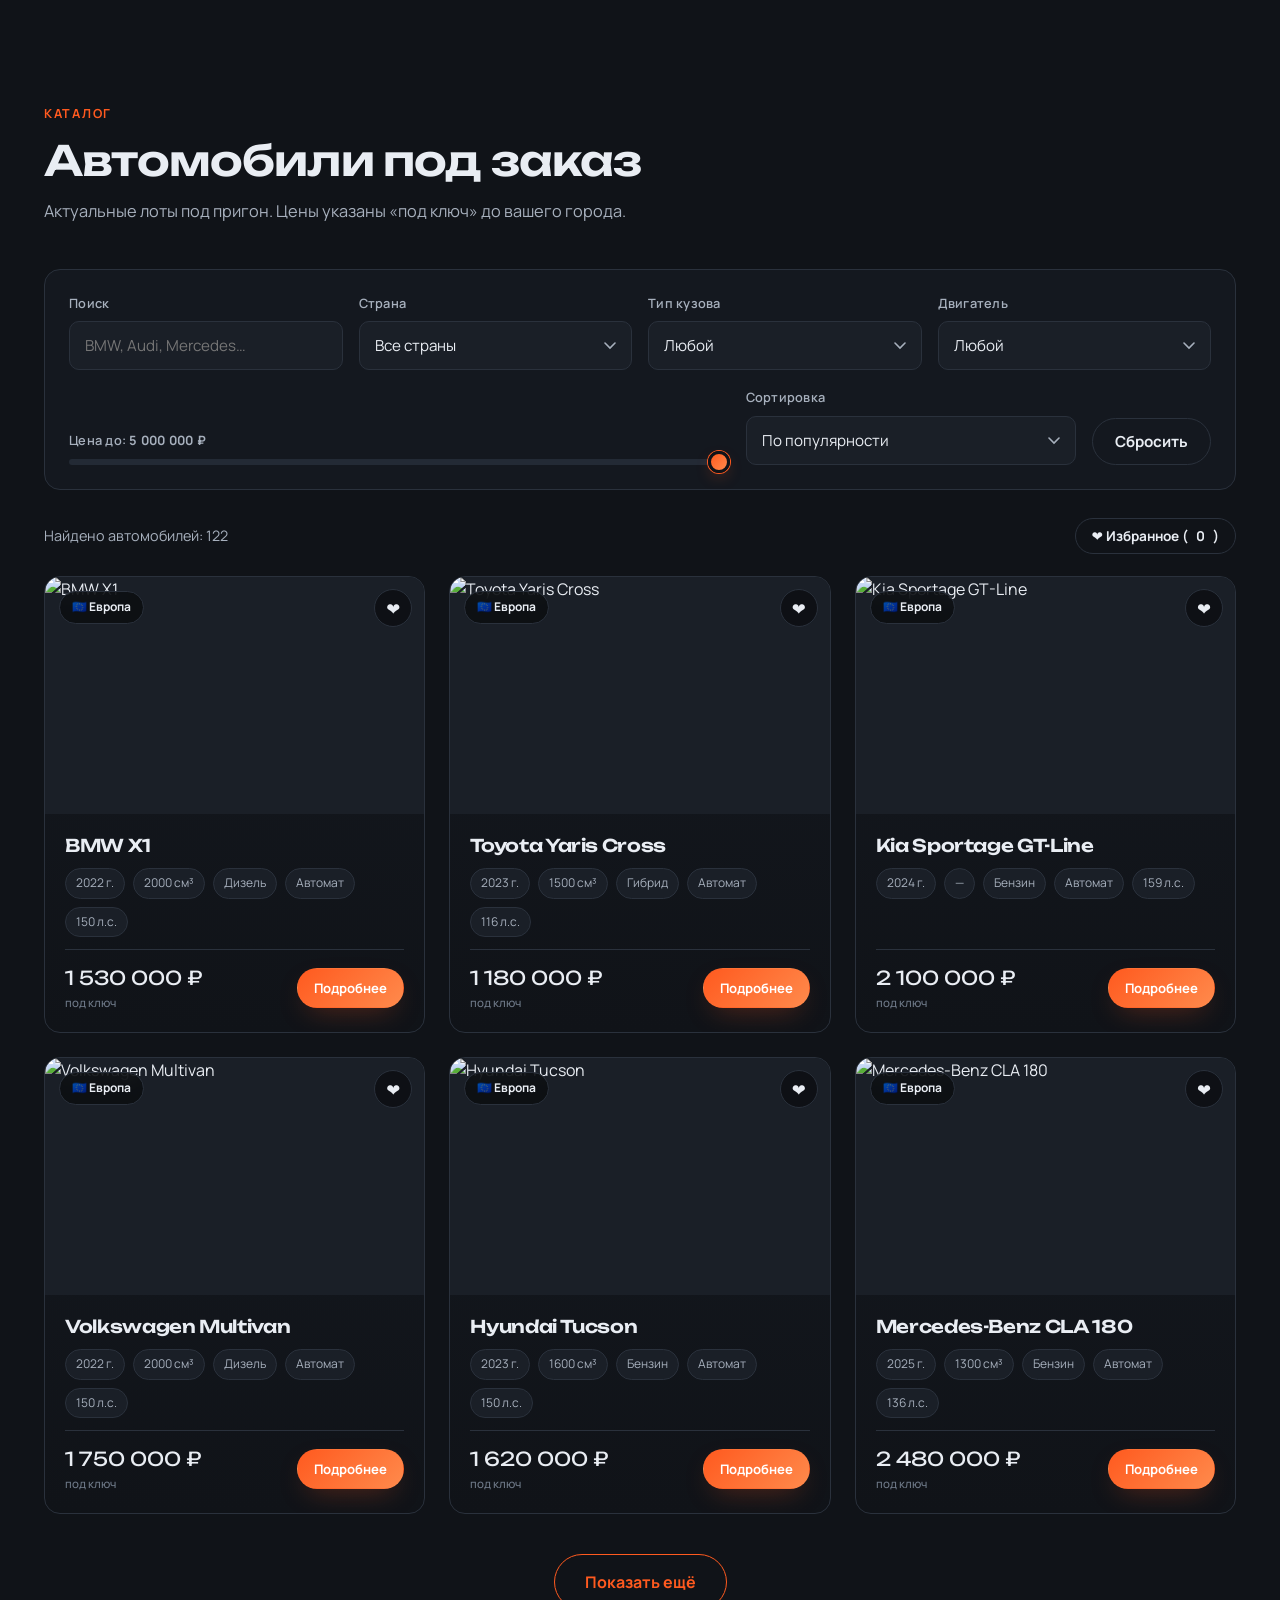
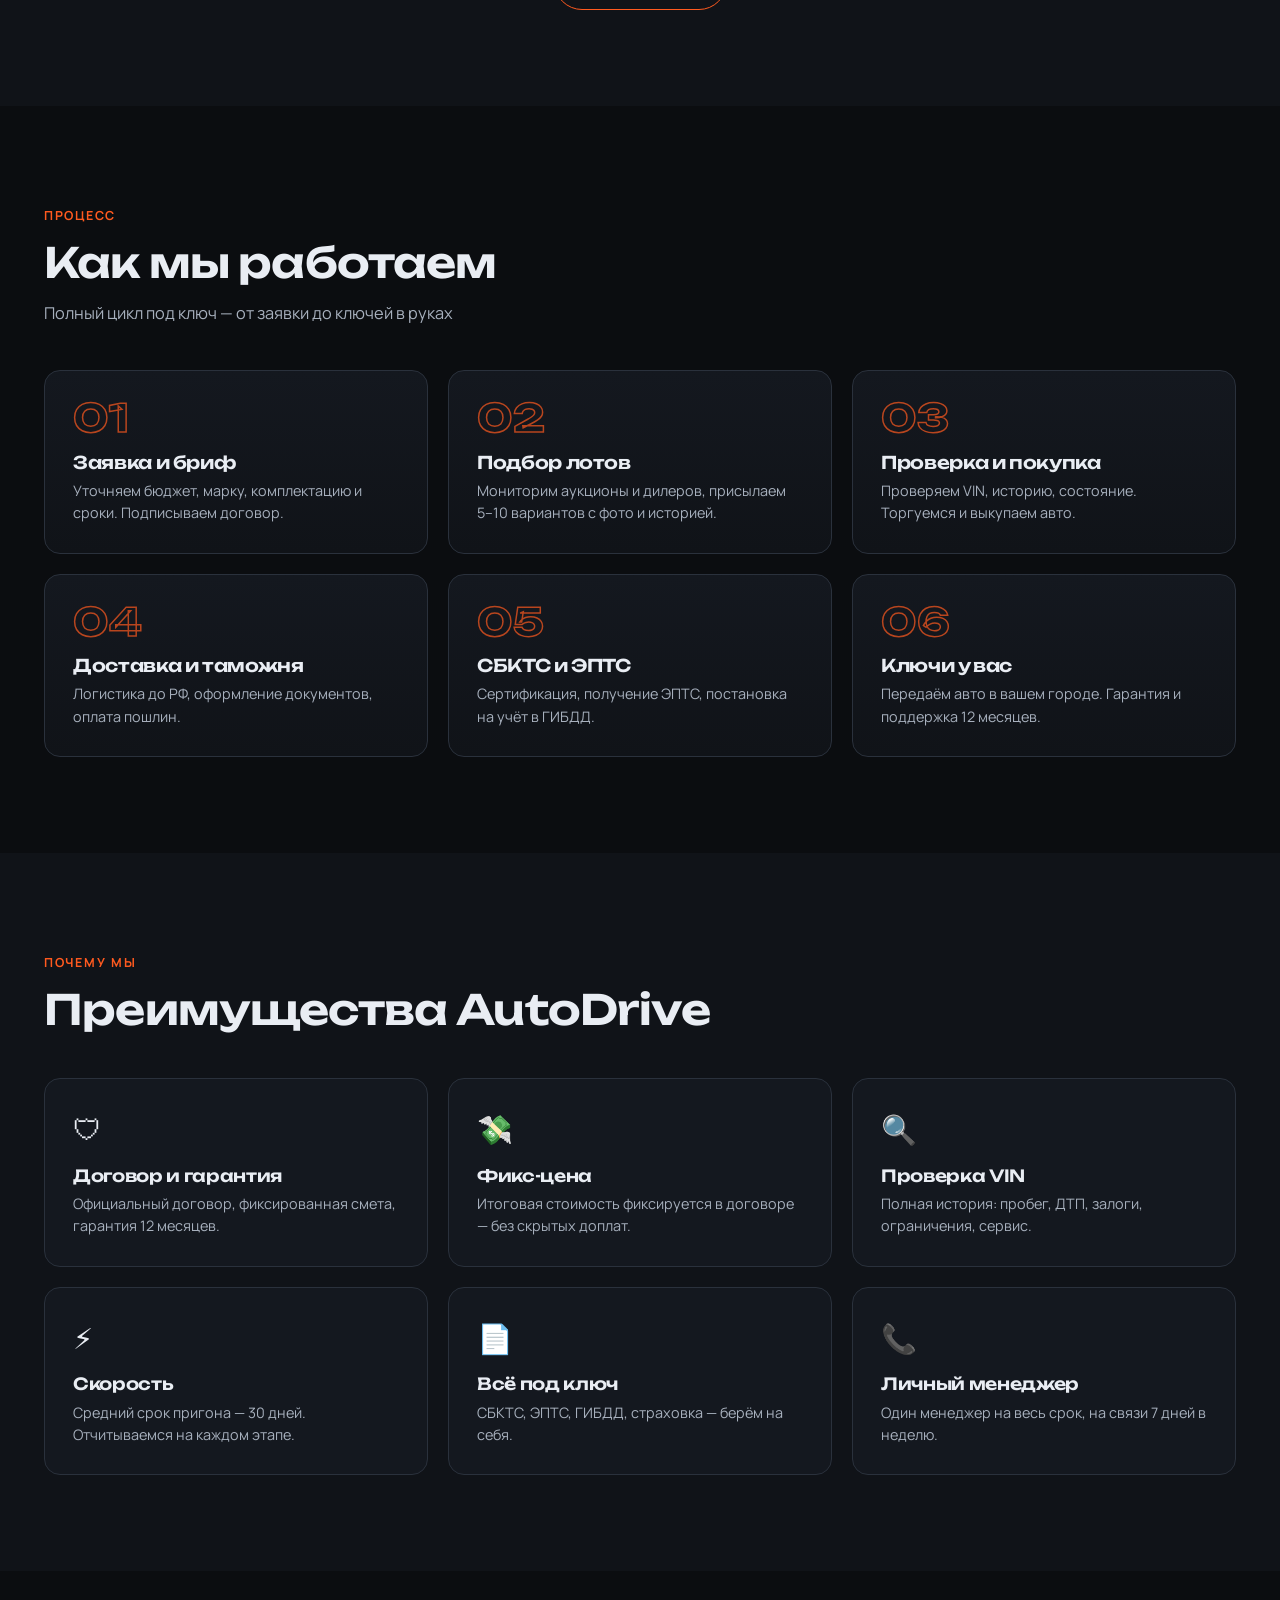
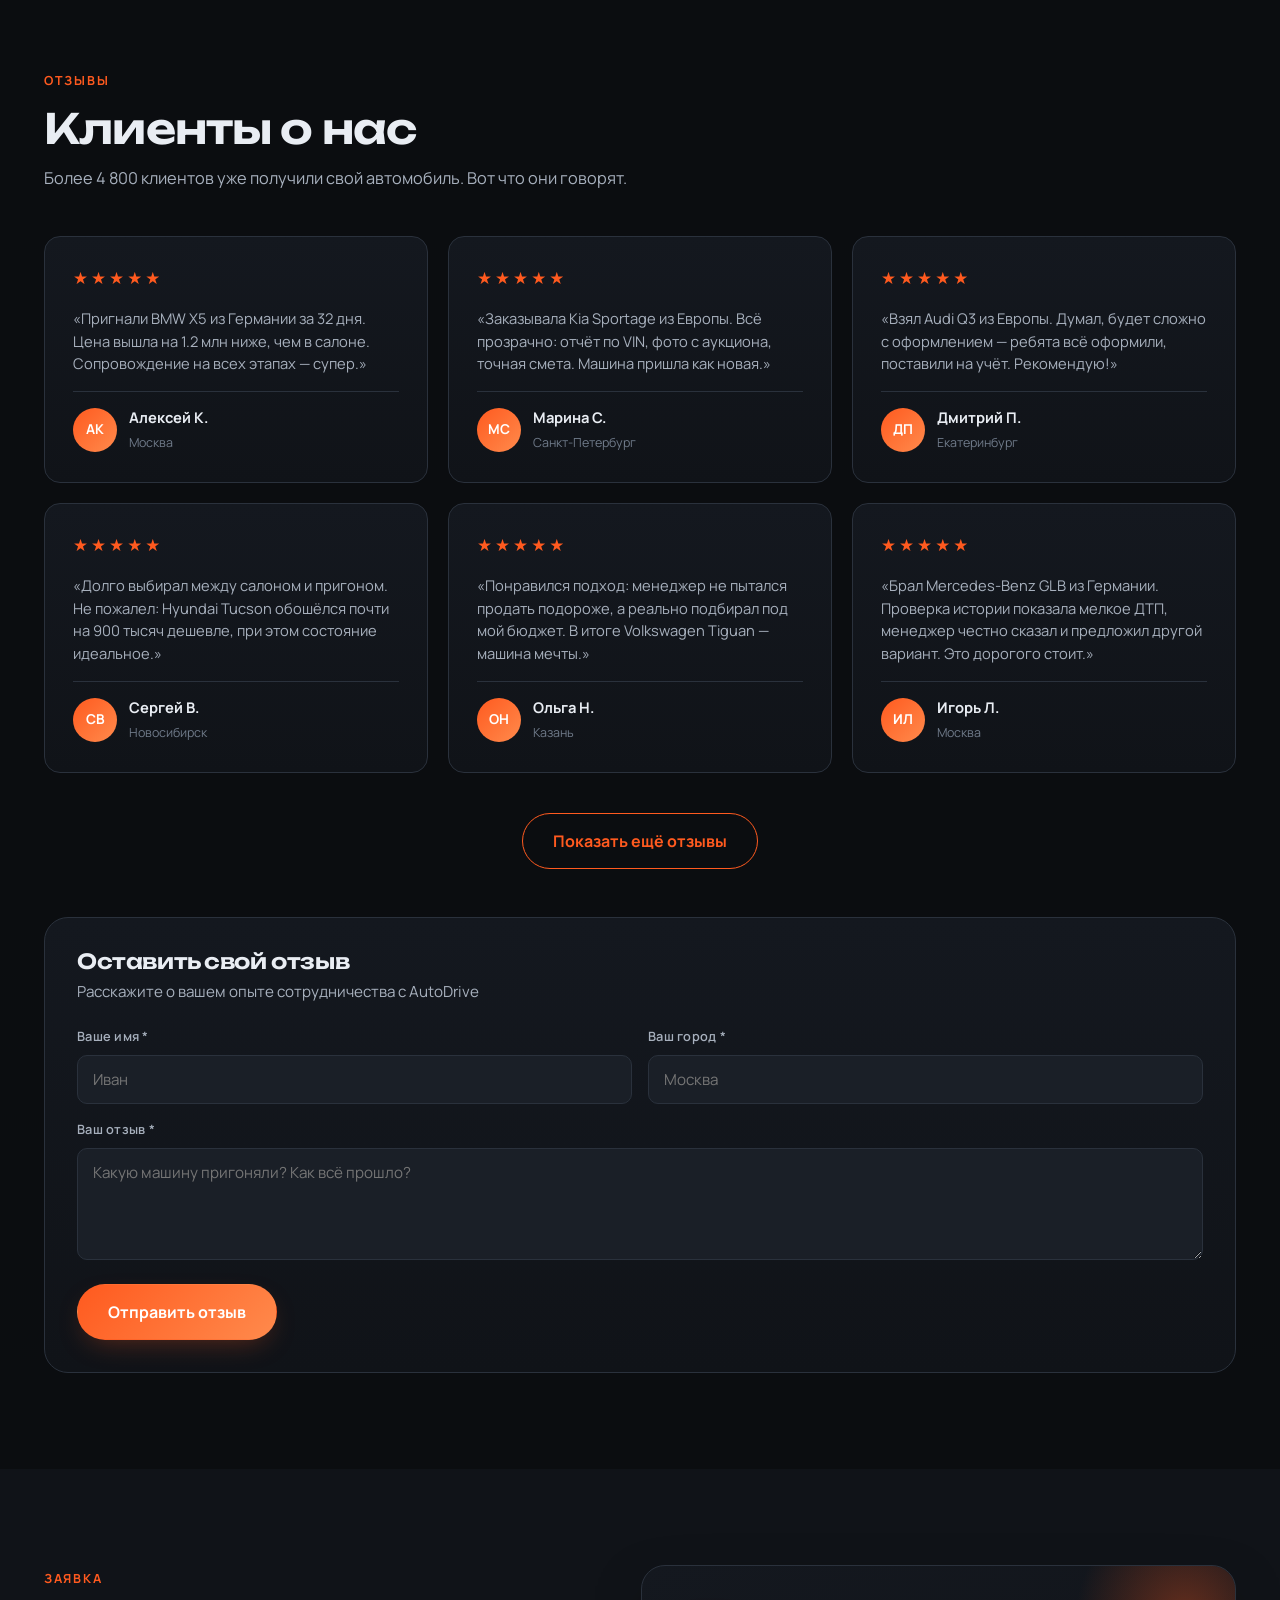
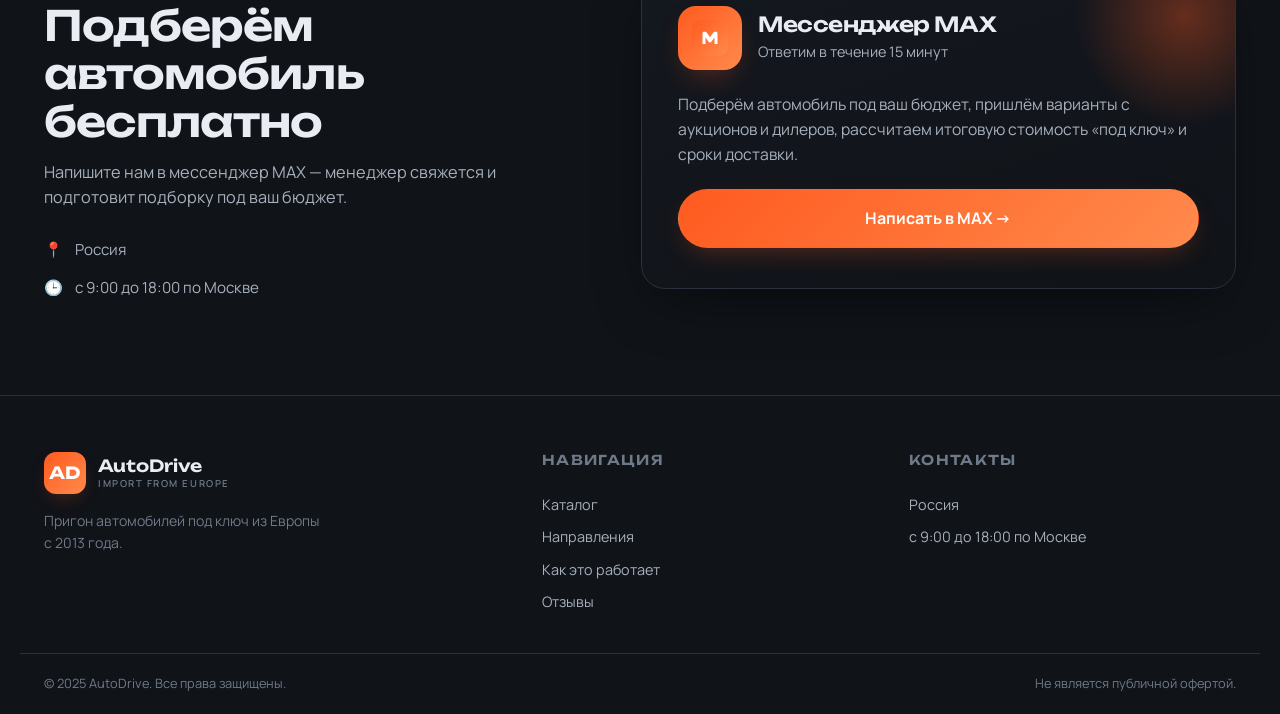
==== commit f1bd920d: "Update fmt.Println message from 'Hello' to 'Goodbye'" ====
--- a/index.html
+++ b/index.html
@@ -10,7 +10,6 @@
   <link href="https://fonts.googleapis.com/css2?family=Manrope:wght@400;500;600;700;800&family=Unbounded:wght@500;600;700&display=swap" rel="stylesheet">
   
   <style>
-    /* ВАШИ СТИЛИ ОСТАЮТСЯ БЕЗ ИЗМЕНЕНИЙ, НО Я ДОБАВИЛ СТИЛИ ДЛЯ MAX И ОТЗЫВОВ */
     :root{
       --graphite-950:#0b0d10; --graphite-900:#101318; --graphite-850:#14181f;
       --graphite-800:#1a1f27; --graphite-700:#232a35; --graphite-600:#2e3644;
@@ -144,6 +143,40 @@
     .review__author b{display:block;font-size:.92rem} .review__author small{color:var(--text-mute);font-size:.78rem}
     .reviews__more{text-align:center;margin-top:40px}
 
+    /* Стили для формы отзыва */
+    .review-form-wrapper {
+      margin-top: 48px;
+      background: linear-gradient(180deg, var(--graphite-850), var(--graphite-900));
+      border: 1px solid var(--line);
+      border-radius: var(--radius-lg);
+      padding: 32px;
+    }
+    .review-form-wrapper h3 {
+      font-size: 1.3rem;
+      margin-bottom: 6px;
+    }
+    .review-form-wrapper p {
+      color: var(--text-soft);
+      font-size: 0.95rem;
+      margin-bottom: 24px;
+    }
+    .review-form__row {
+      display: grid;
+      grid-template-columns: 1fr 1fr;
+      gap: 16px;
+    }
+    .review-form .field {
+      margin-bottom: 16px;
+    }
+    .review-form .btn {
+      margin-top: 8px;
+    }
+    @media (max-width: 640px) {
+      .review-form__row {
+        grid-template-columns: 1fr;
+      }
+    }
+
     /* КОНТАКТЫ */
     .contact__inner{display:grid;grid-template-columns:1fr 1.1fr;gap:56px;align-items:start}
     .contact__list{display:flex;flex-direction:column;gap:14px;margin-top:28px}
@@ -213,6 +246,7 @@
       .footer__inner{grid-template-columns:1fr} .modal__box{padding:28px 22px;margin-top:4vh}
       .toasts{left:16px;right:16px;bottom:16px;max-width:none}
       .contact__max-card{padding:28px 24px}
+      .review-form-wrapper{padding:24px}
     }
   </style>
 </head>
@@ -235,7 +269,6 @@
       </nav>
 
       <div class="header__actions">
-        <!-- ВМЕСТО ТЕЛЕФОНА - ИКОНКА MAX -->
         <a class="header__max" href="https://max.ru/u/f9LHodD0cOKCW0QXQMtYGIliqFM8HImAp_SXC81-MX50TsElWm4CZVcckRY" target="_blank" rel="noopener" aria-label="Написать в MAX">
           <svg viewBox="0 0 48 48" fill="none" xmlns="http://www.w3.org/2000/svg" aria-hidden="true">
             <rect width="48" height="48" rx="12" fill="url(#maxGrad)"/>
@@ -413,6 +446,29 @@
       <div class="reviews__more">
         <button class="btn btn--outline btn--lg" id="loadMoreReviews">Показать ещё отзывы</button>
       </div>
+
+      <!-- Форма добавления отзыва -->
+      <div class="review-form-wrapper">
+        <h3>Оставить свой отзыв</h3>
+        <p>Расскажите о вашем опыте сотрудничества с AutoDrive</p>
+        <form id="addReviewForm" class="review-form">
+          <div class="review-form__row">
+            <label class="field">
+              <span>Ваше имя *</span>
+              <input type="text" name="name" placeholder="Иван" required />
+            </label>
+            <label class="field">
+              <span>Ваш город *</span>
+              <input type="text" name="city" placeholder="Москва" required />
+            </label>
+          </div>
+          <label class="field">
+            <span>Ваш отзыв *</span>
+            <textarea name="text" rows="4" placeholder="Какую машину пригоняли? Как всё прошло?" required></textarea>
+          </label>
+          <button type="submit" class="btn btn--accent btn--lg">Отправить отзыв</button>
+        </form>
+      </div>
     </div>
   </section>
 
@@ -499,4 +555,4 @@
   <script src="reviews.js"></script>
   <script src="app.js"></script>
 </body>
-</html>+</html>
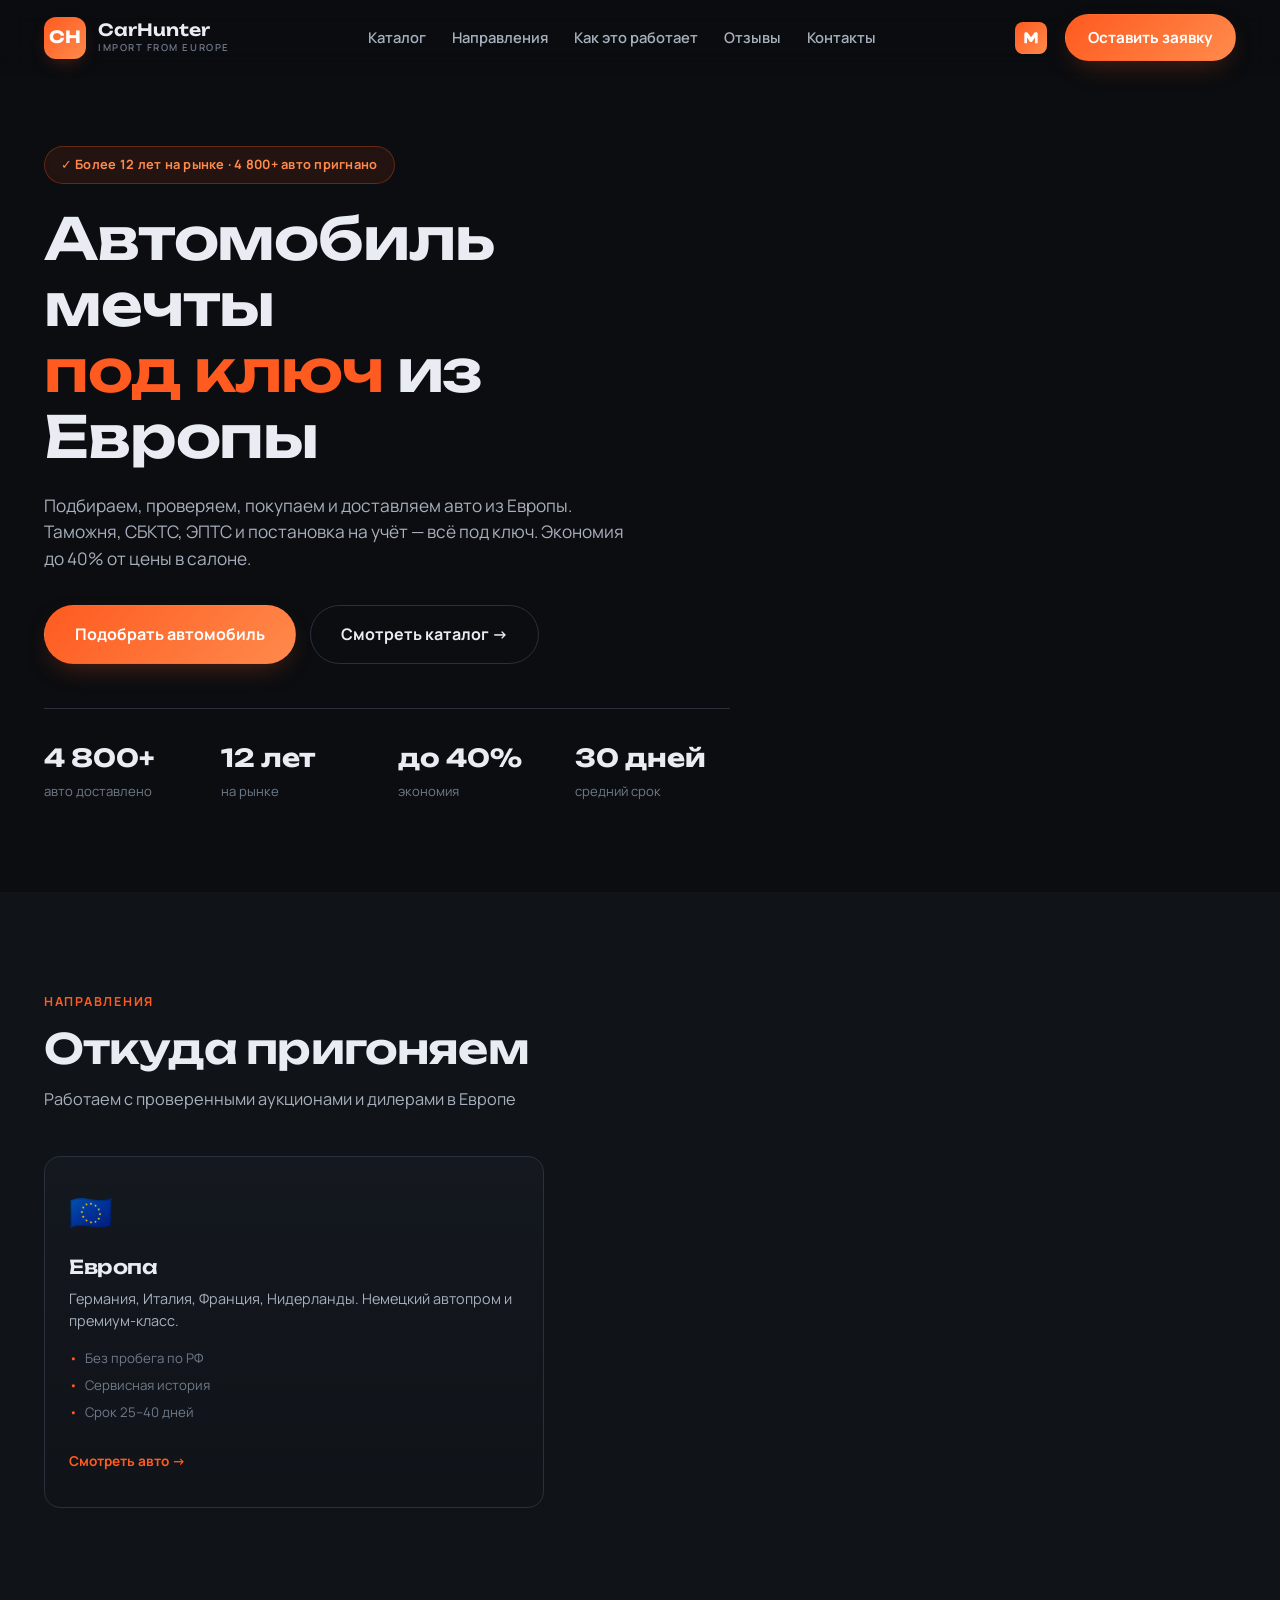
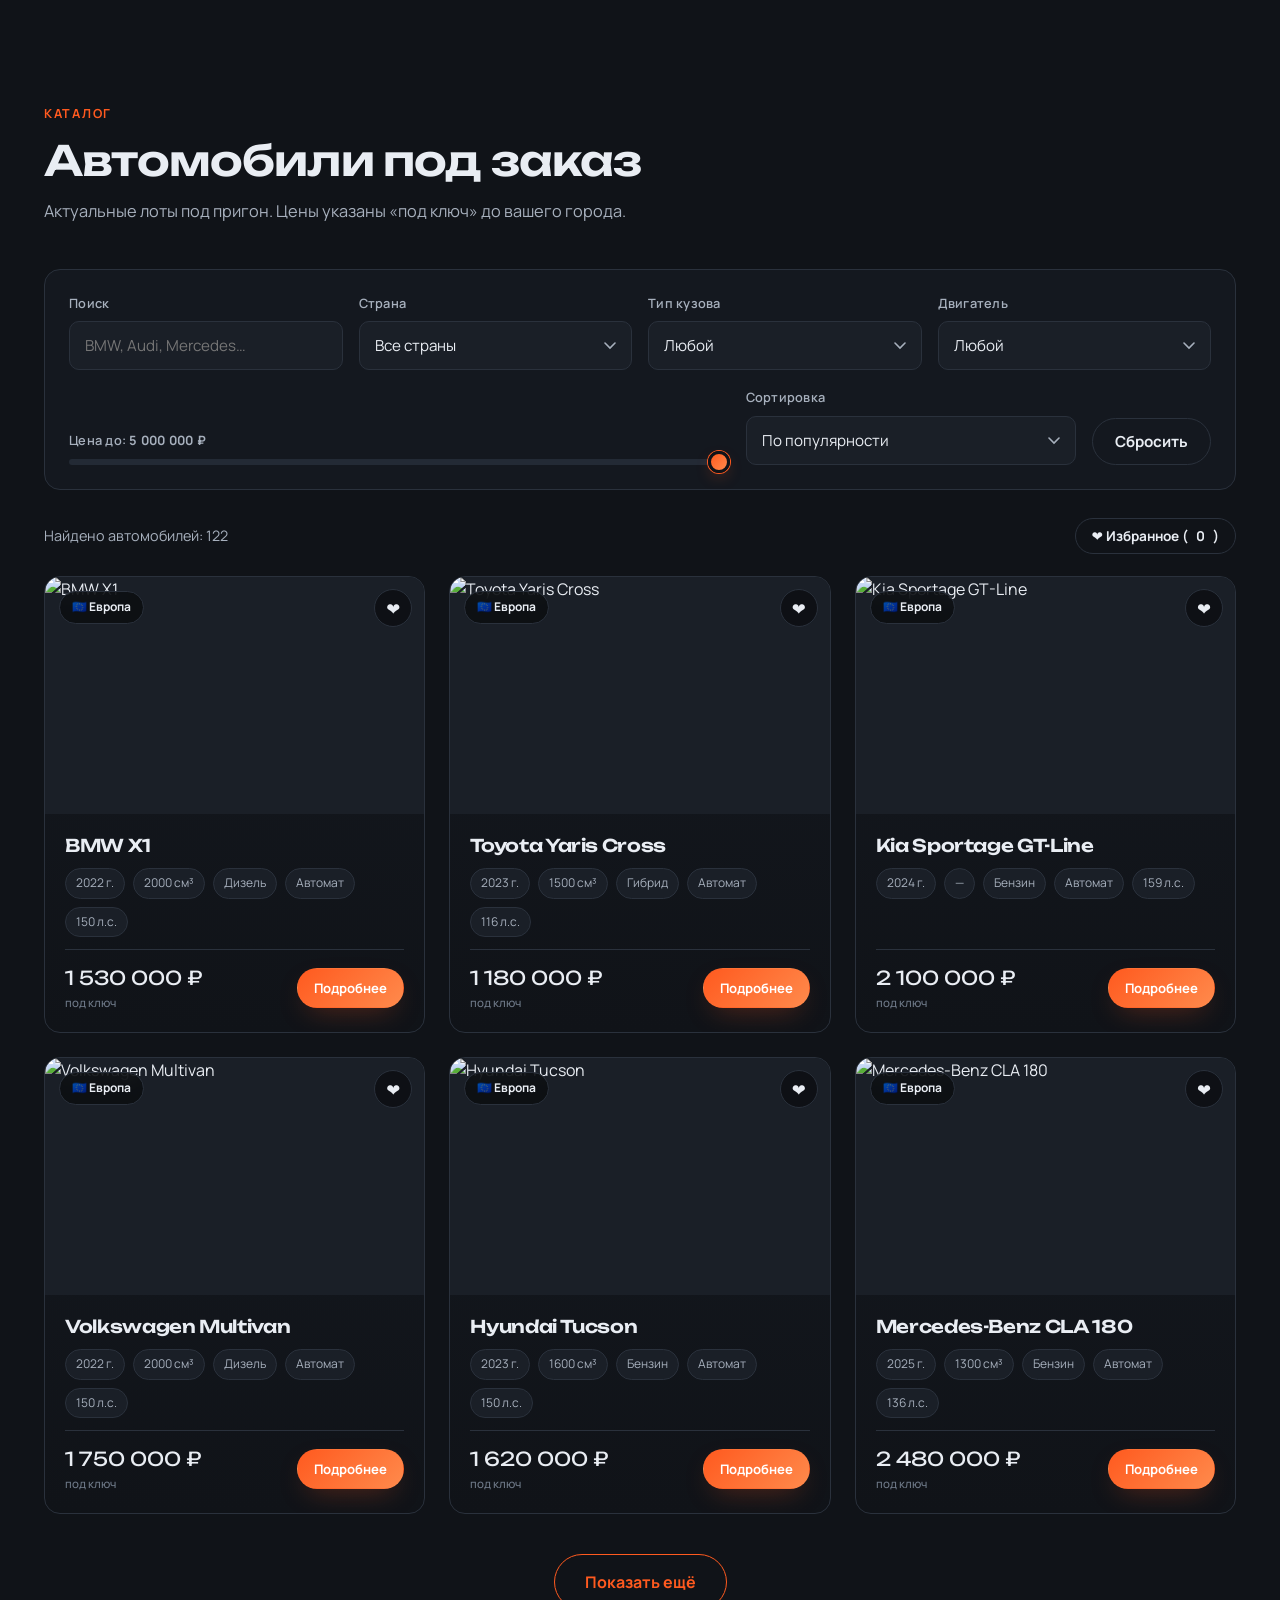
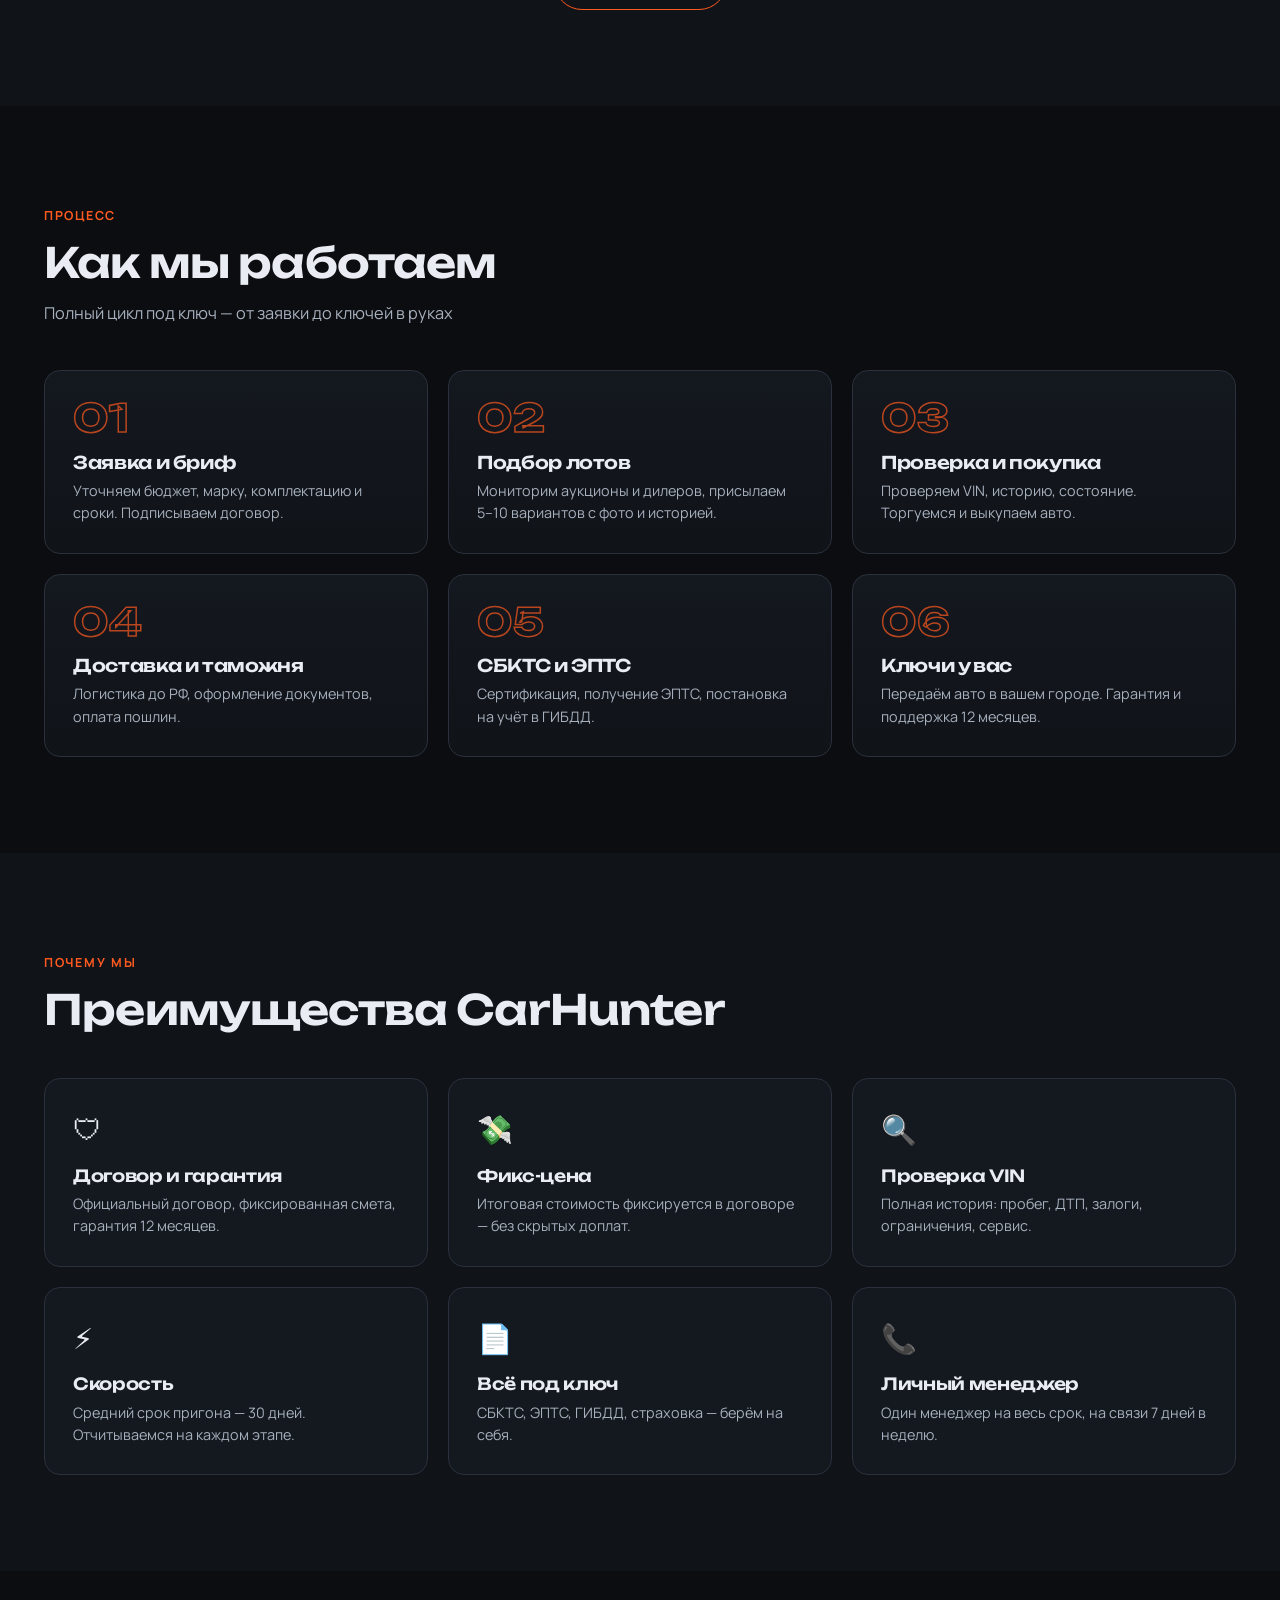
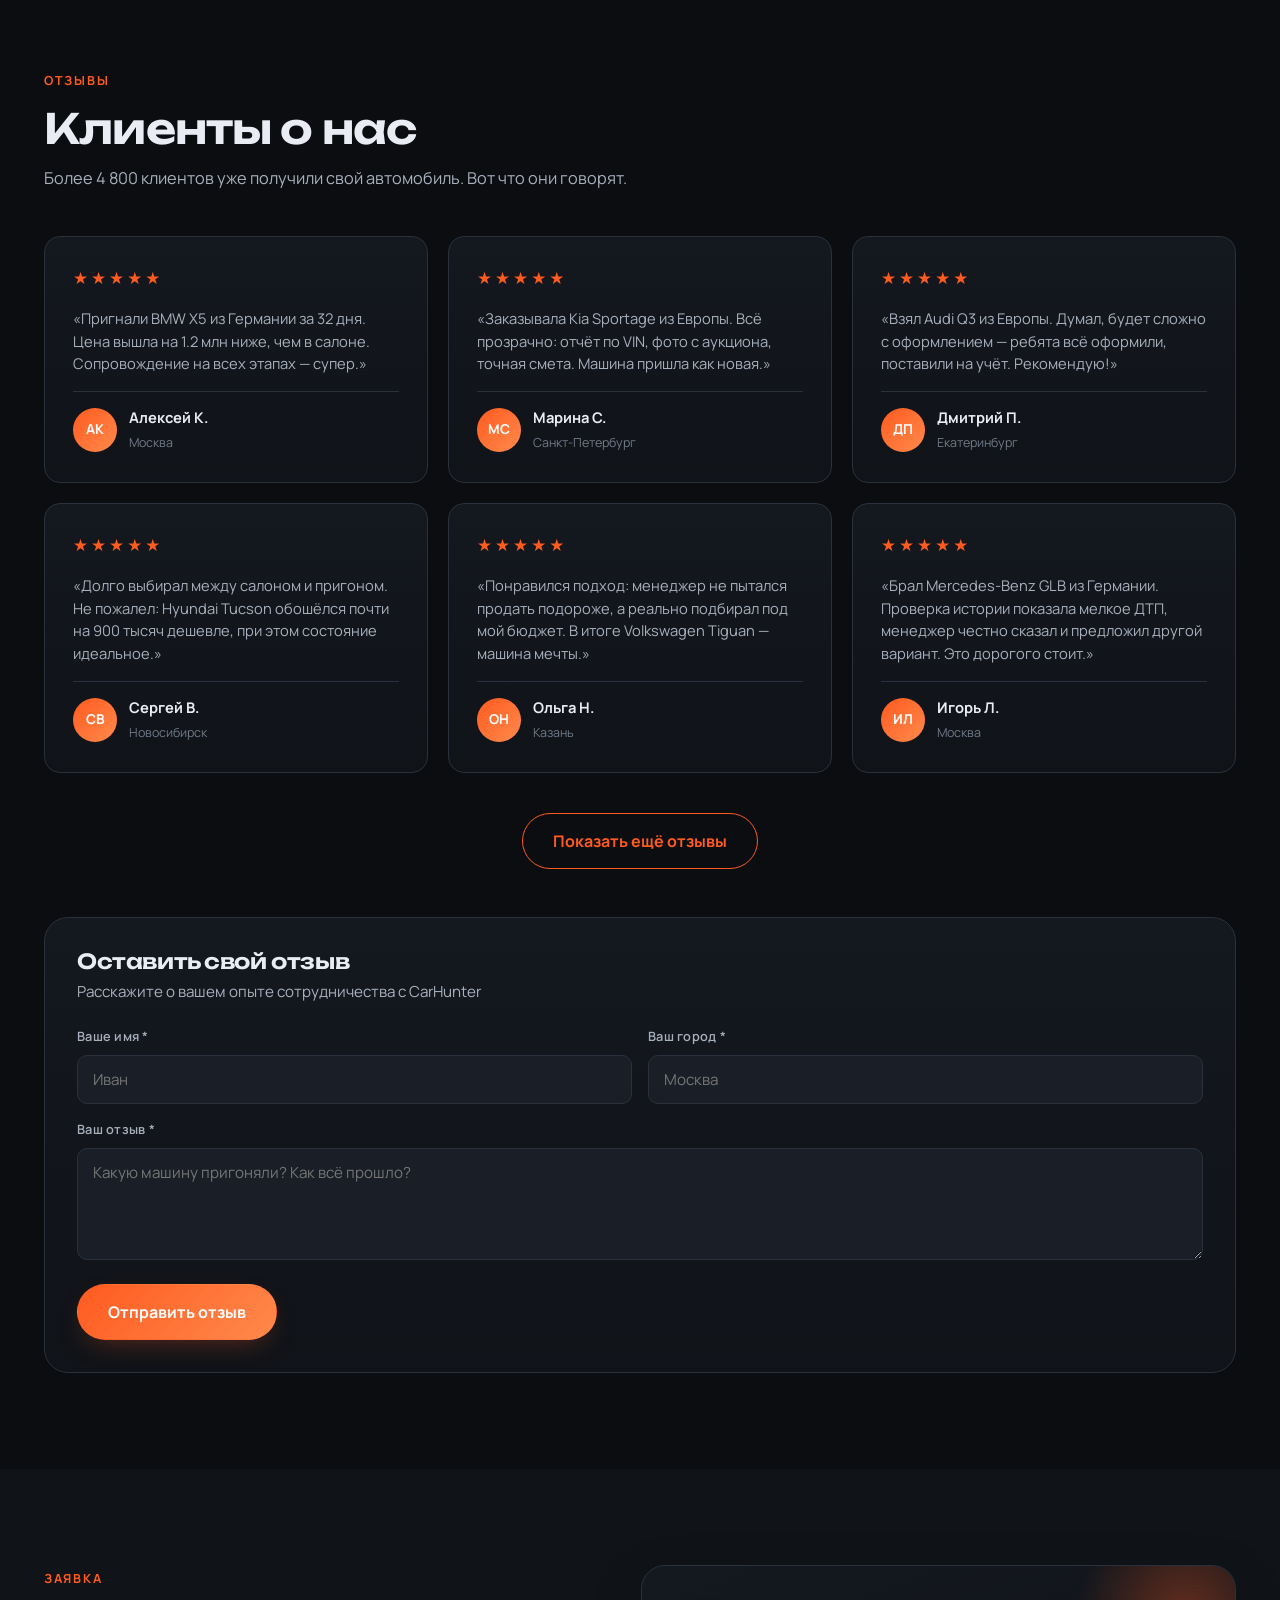
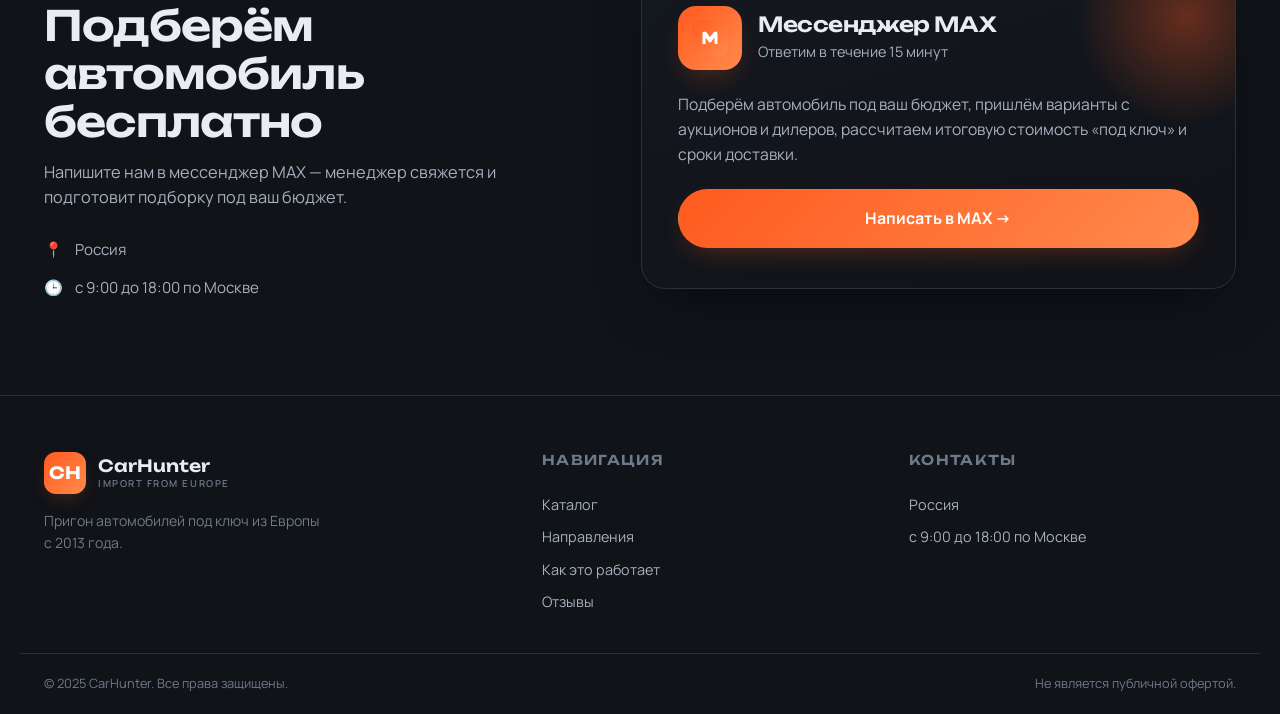
==== commit 412147b4: "Update index.html" ====
--- a/index.html
+++ b/index.html
@@ -3,8 +3,8 @@
 <head>
   <meta charset="UTF-8" />
   <meta name="viewport" content="width=device-width, initial-scale=1.0" />
-  <meta name="description" content="AutoDrive — пригон автомобилей под ключ из Европы." />
-  <title>AutoDrive — Пригон автомобилей из Европы</title>
+  <meta name="description" content="CarHunter — пригон автомобилей под ключ из Европы." />
+  <title>CarHunter — Пригон автомобилей из Европы</title>
   <link rel="preconnect" href="https://fonts.googleapis.com">
   <link rel="preconnect" href="https://fonts.gstatic.com" crossorigin>
   <link href="https://fonts.googleapis.com/css2?family=Manrope:wght@400;500;600;700;800&family=Unbounded:wght@500;600;700&display=swap" rel="stylesheet">
@@ -57,7 +57,6 @@
     .nav__link:hover::after{width:100%}
     .header__actions{display:flex;align-items:center;gap:18px}
     
-    /* ИКОНКА MAX */
     .header__max{display:inline-flex;align-items:center;gap:8px;font-weight:700;font-size:.95rem;white-space:nowrap;color:var(--text-soft);transition:var(--transition)}
     .header__max:hover{color:var(--accent)}
     .header__max svg{width:32px;height:32px;flex-shrink:0}
@@ -133,7 +132,6 @@
     .advantage:hover{border-color:var(--accent);transform:translateY(-4px)}
     .advantage__ico{font-size:1.8rem;display:block;margin-bottom:14px} .advantage h3{font-size:1.05rem;margin-bottom:8px} .advantage p{color:var(--text-soft);font-size:.9rem}
     
-    /* ОТЗЫВЫ */
     .reviews__grid{display:grid;grid-template-columns:repeat(3,1fr);gap:20px}
     .review{background:linear-gradient(180deg,var(--graphite-850),var(--graphite-900));border:1px solid var(--line);border-radius:var(--radius);padding:28px;display:flex;flex-direction:column;gap:16px;}
     .review__stars{color:var(--accent);letter-spacing:3px;font-size:1.05rem}
@@ -143,7 +141,6 @@
     .review__author b{display:block;font-size:.92rem} .review__author small{color:var(--text-mute);font-size:.78rem}
     .reviews__more{text-align:center;margin-top:40px}
 
-    /* Стили для формы отзыва */
     .review-form-wrapper {
       margin-top: 48px;
       background: linear-gradient(180deg, var(--graphite-850), var(--graphite-900));
@@ -177,7 +174,6 @@
       }
     }
 
-    /* КОНТАКТЫ */
     .contact__inner{display:grid;grid-template-columns:1fr 1.1fr;gap:56px;align-items:start}
     .contact__list{display:flex;flex-direction:column;gap:14px;margin-top:28px}
     .contact__list li{display:flex;align-items:center;gap:12px;color:var(--text-soft);font-size:.95rem}
@@ -255,9 +251,9 @@
   <!-- HEADER -->
   <header class="header" id="header">
     <div class="container header__inner">
-      <a href="#hero" class="logo" aria-label="AutoDrive — на главную">
-        <span class="logo__mark">AD</span>
-        <span class="logo__text">AutoDrive<small>import&nbsp;from&nbsp;europe</small></span>
+      <a href="#hero" class="logo" aria-label="CarHunter — на главную">
+        <span class="logo__mark">CH</span>
+        <span class="logo__text">CarHunter<small>import&nbsp;from&nbsp;europe</small></span>
       </a>
 
       <nav class="nav" id="nav">
@@ -421,7 +417,7 @@
     <div class="container">
       <div class="section__head">
         <span class="eyebrow">Почему мы</span>
-        <h2 class="section__title">Преимущества AutoDrive</h2>
+        <h2 class="section__title">Преимущества CarHunter</h2>
       </div>
       <div class="advantages__grid">
         <div class="advantage"><span class="advantage__ico">🛡</span><h3>Договор и гарантия</h3><p>Официальный договор, фиксированная смета, гарантия 12 месяцев.</p></div>
@@ -450,7 +446,7 @@
       <!-- Форма добавления отзыва -->
       <div class="review-form-wrapper">
         <h3>Оставить свой отзыв</h3>
-        <p>Расскажите о вашем опыте сотрудничества с AutoDrive</p>
+        <p>Расскажите о вашем опыте сотрудничества с CarHunter</p>
         <form id="addReviewForm" class="review-form">
           <div class="review-form__row">
             <label class="field">
@@ -518,7 +514,7 @@
   <footer class="footer">
     <div class="container footer__inner">
       <div class="footer__brand">
-        <a href="#hero" class="logo"><span class="logo__mark">AD</span><span class="logo__text">AutoDrive<small>import from europe</small></span></a>
+        <a href="#hero" class="logo"><span class="logo__mark">CH</span><span class="logo__text">CarHunter<small>import from europe</small></span></a>
         <p>Пригон автомобилей под ключ из Европы с 2013 года.</p>
       </div>
       <nav class="footer__nav">
@@ -535,7 +531,7 @@
       </div>
     </div>
     <div class="footer__bottom container">
-      <span>© 2025 AutoDrive. Все права защищены.</span>
+      <span>© 2025 CarHunter. Все права защищены.</span>
       <span>Не является публичной офертой.</span>
     </div>
   </footer>
